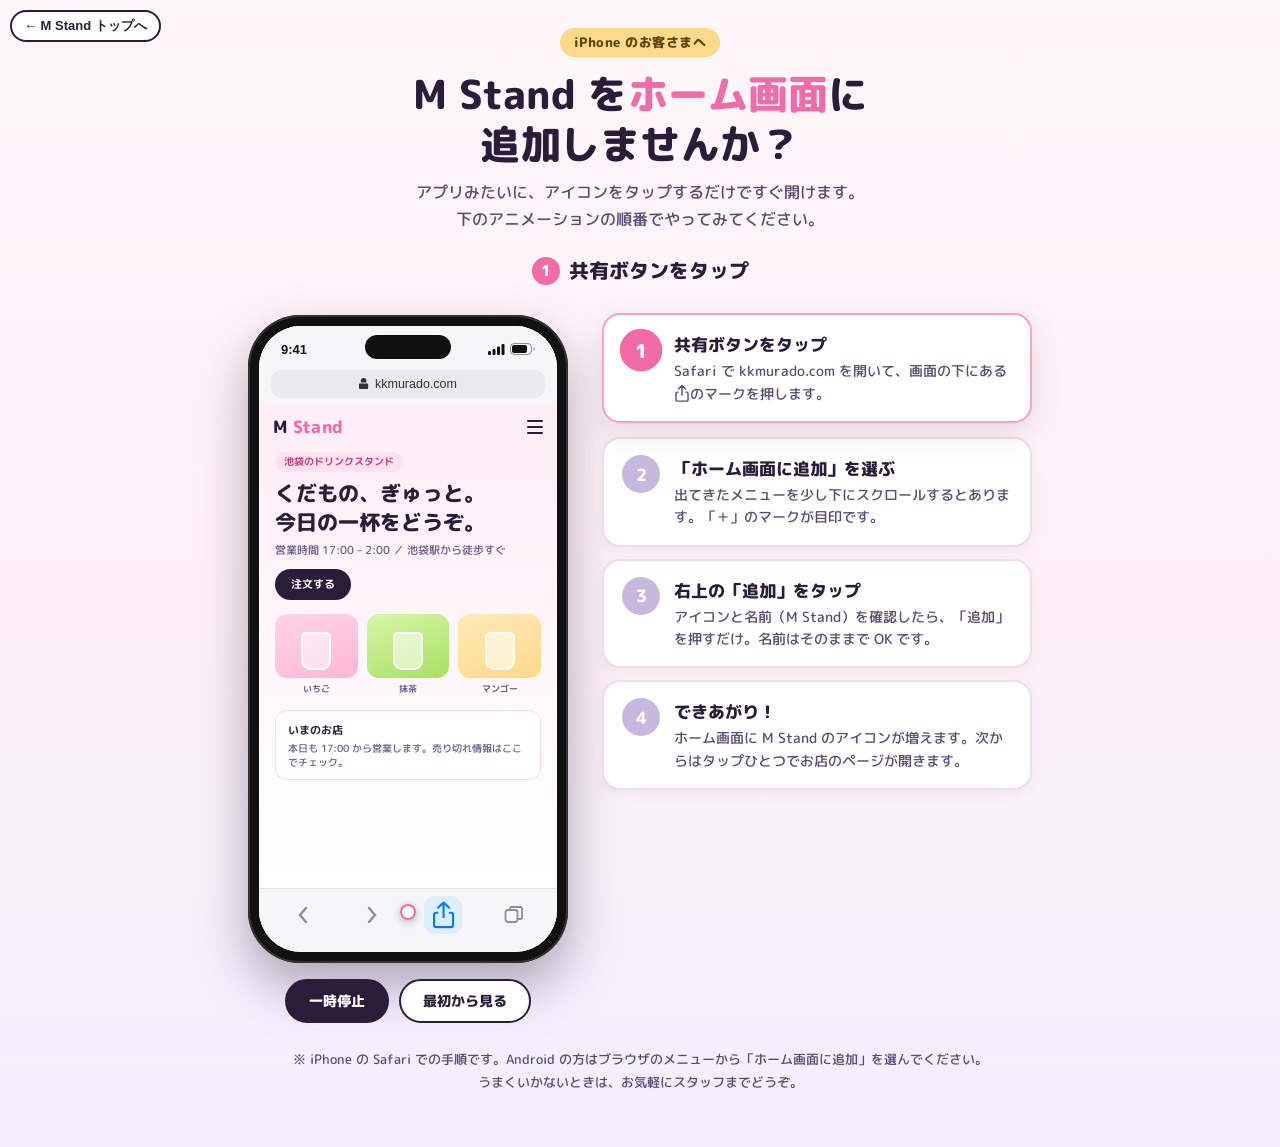
==== add-to-home.html @ d02df0ba "Add guide page: how to add the site to iPhone home screen (animated)" ====
<!doctype html>
<html lang="ja">
  <head>
    <meta charset="utf-8" />
    <meta name="viewport" content="width=device-width, initial-scale=1, viewport-fit=cover" />
    <meta name="color-scheme" content="light dark" />
    <link rel="icon" href="data:," />
    <title>ホーム画面に追加する方法 | M Stand</title>
    <link rel="preconnect" href="https://fonts.googleapis.com" />
    <link rel="preconnect" href="https://fonts.gstatic.com" crossorigin />
    <link href="https://fonts.googleapis.com/css2?family=M+PLUS+Rounded+1c:wght@400;500;700;800&display=swap" rel="stylesheet" />
    <style>
      :root{
        --ink:#2b1d3a;
        --ink-soft:#5b4a73;
        --bg:#fff6fa;
        --bg-grad:linear-gradient(180deg,#fff6fa 0%,#fdf1f7 55%,#f3efff 100%);
        --card:#ffffff;
        --card-border:#f3dce9;
        --pink:#ff9ec7;
        --pink-deep:#f06ba8;
        --mint:#8fe0c0;
        --lemon:#ffd98a;
        --lav:#cdbcf7;
        --sky:#a5d8ff;
        --accent:#f06ba8;
        --shadow:0 10px 30px rgba(43,29,58,.12);
      }
      @media (prefers-color-scheme: dark){
        :root{
          --ink:#f6effc;
          --ink-soft:#cdbfe4;
          --bg:#1d1429;
          --bg-grad:linear-gradient(180deg,#1d1429 0%,#241631 55%,#1a1f38 100%);
          --card:#2b1d3a;
          --card-border:#46345e;
          --shadow:0 10px 30px rgba(0,0,0,.45);
        }
      }
      *{box-sizing:border-box;}
      html,body{margin:0;padding:0;}
      body{
        font-family:"M PLUS Rounded 1c","Hiragino Maru Gothic ProN","Hiragino Sans",ui-rounded,system-ui,sans-serif;
        background:var(--bg-grad);
        color:var(--ink);
        min-height:100vh;
        -webkit-font-smoothing:antialiased;
      }
      button{min-height:44px;}
      .wrap{max-width:1060px;margin:0 auto;padding:28px 18px 40px;}
      header{text-align:center;margin-bottom:8px;}
      header .badge{
        display:inline-block;background:var(--lemon);color:#5a4300;
        font-weight:800;font-size:13px;padding:5px 14px;border-radius:999px;
        letter-spacing:.04em;margin-bottom:12px;
      }
      h1{font-size:clamp(26px,5.4vw,40px);font-weight:800;margin:0 0 10px;line-height:1.25;}
      h1 .hl{color:var(--pink-deep);}
      .lead{color:var(--ink-soft);font-size:clamp(14px,2.6vw,16px);font-weight:500;margin:0 auto;max-width:560px;line-height:1.7;}

      .stage{
        display:flex;gap:34px;align-items:flex-start;justify-content:center;
        margin-top:26px;flex-wrap:wrap;
      }

      /* ============ Phone ============ */
      .phone-col{display:flex;flex-direction:column;align-items:center;gap:16px;}
      .phone{
        width:min(320px,88vw);
        aspect-ratio:320/648;
        background:#111;
        border-radius:52px;
        padding:11px;
        box-shadow:0 24px 50px rgba(43,29,58,.35), inset 0 0 0 2px #333;
        flex:none;
      }
      .screen{
        position:relative;width:100%;height:100%;
        border-radius:42px;overflow:hidden;background:#fff;
        font-family:-apple-system,"Hiragino Sans",sans-serif;color:#111;
      }
      .island{
        position:absolute;top:9px;left:50%;transform:translateX(-50%);
        width:86px;height:24px;background:#111;border-radius:14px;z-index:60;
      }
      .statusbar{
        position:absolute;top:0;left:0;right:0;height:40px;z-index:55;
        display:flex;justify-content:space-between;align-items:center;
        padding:6px 22px 0;font-size:13px;font-weight:600;pointer-events:none;
      }
      .statusbar .sicons{display:flex;gap:5px;align-items:center;}
      .statusbar svg{display:block;}

      /* ---- Safari layer ---- */
      .layer{position:absolute;inset:0;}
      .layer-safari{background:#fff;display:flex;flex-direction:column;}
      .safari-top{padding:44px 12px 6px;background:#f6f6f8;}
      .addrbar{
        background:#e9e9ee;border-radius:10px;padding:7px 10px;
        display:flex;align-items:center;gap:6px;font-size:12.5px;color:#333;
        justify-content:center;font-weight:500;
      }
      .addrbar svg{flex:none;}
      .webview{flex:1;overflow:hidden;background:linear-gradient(180deg,#ffeef6,#fff);}
      .site-nav{
        display:flex;justify-content:space-between;align-items:center;
        padding:10px 14px 4px;
      }
      .site-logo{font-family:"M PLUS Rounded 1c",sans-serif;font-weight:800;font-size:17px;color:#2b1d3a;letter-spacing:.02em;}
      .site-logo span{color:#f06ba8;}
      .site-burger{display:flex;flex-direction:column;gap:3.5px;}
      .site-burger i{display:block;width:16px;height:2.4px;border-radius:2px;background:#2b1d3a;}
      .site-hero{padding:8px 16px 0;text-align:left;}
      .site-hero .kick{
        display:inline-block;background:#ffe1ef;color:#c2437f;font-size:9.5px;font-weight:700;
        padding:3px 9px;border-radius:999px;margin-bottom:7px;font-family:"M PLUS Rounded 1c",sans-serif;
      }
      .site-hero h2{
        font-family:"M PLUS Rounded 1c",sans-serif;font-size:21px;line-height:1.35;
        margin:0 0 6px;color:#2b1d3a;font-weight:800;
      }
      .site-hero p{font-size:10.5px;color:#6d5b87;margin:0;line-height:1.6;font-family:"M PLUS Rounded 1c",sans-serif;font-weight:500;}
      .site-cta{
        margin-top:10px;display:inline-block;background:#2b1d3a;color:#fff;
        font-family:"M PLUS Rounded 1c",sans-serif;font-weight:700;font-size:11px;
        padding:7px 16px;border-radius:999px;
      }
      .drinks{display:flex;gap:9px;padding:14px 16px 0;}
      .drink{flex:1;text-align:center;}
      .drink .cup{
        height:64px;border-radius:12px;position:relative;overflow:hidden;
        display:flex;align-items:flex-end;justify-content:center;
      }
      .drink .cup::after{
        content:"";width:26px;height:34px;border-radius:5px 5px 9px 9px;
        background:rgba(255,255,255,.55);border:2px solid rgba(255,255,255,.9);
        margin-bottom:8px;
      }
      .drink small{display:block;margin-top:5px;font-size:8.5px;color:#6d5b87;font-family:"M PLUS Rounded 1c",sans-serif;font-weight:700;}
      .d1{background:linear-gradient(160deg,#ffd3e8,#ffb7d5);}
      .d2{background:linear-gradient(160deg,#d9f5a8,#a8e063);}
      .d3{background:linear-gradient(160deg,#ffe9b8,#ffd98a);}
      .site-info{margin:14px 16px 0;background:#fff;border:1.5px solid #f6dce9;border-radius:12px;padding:9px 12px;}
      .site-info b{font-size:11px;color:#2b1d3a;font-family:"M PLUS Rounded 1c",sans-serif;}
      .site-info p{margin:3px 0 0;font-size:9.5px;color:#6d5b87;font-family:"M PLUS Rounded 1c",sans-serif;font-weight:500;}
      .safari-bottom{
        background:#f6f6f8;border-top:1px solid #e3e3e8;
        padding:9px 26px 20px;display:flex;justify-content:space-between;align-items:center;
        position:relative;z-index:5;
      }
      .safari-bottom .tb{color:#8e8e96;display:flex;align-items:center;justify-content:center;width:34px;height:34px;border-radius:9px;}
      .safari-bottom .tb.share{color:#007aff;transition:background .25s, transform .25s;}
      .screen[data-phase="1"] .tb.share{background:#dceeff;transform:scale(1.12);}

      /* ---- Share sheet ---- */
      .layer-sheet{
        z-index:20;display:flex;flex-direction:column;justify-content:flex-end;
        background:rgba(20,10,30,.38);
        opacity:0;pointer-events:none;transition:opacity .35s ease;
      }
      .sheet{
        background:#f2f2f7;border-radius:14px 14px 0 0;padding:10px 10px 22px;
        transform:translateY(105%);transition:transform .45s cubic-bezier(.32,.9,.35,1);
      }
      .screen[data-phase="2"] .layer-sheet,
      .screen[data-phase="3"] .layer-sheet{opacity:1;}
      .screen[data-phase="2"] .sheet,
      .screen[data-phase="3"] .sheet{transform:translateY(0);}
      .sheet-head{
        display:flex;gap:10px;align-items:center;background:#fff;border-radius:12px;
        padding:10px 12px;margin-bottom:10px;
      }
      .sheet-head img{width:38px;height:38px;border-radius:9px;border:1px solid #e6e6ea;}
      .sheet-head b{font-size:13.5px;display:block;color:#111;}
      .sheet-head small{font-size:11px;color:#8e8e93;}
      .sheet-list{background:#fff;border-radius:12px;overflow:hidden;}
      .sheet-row{
        display:flex;justify-content:space-between;align-items:center;
        padding:11px 14px;font-size:13.5px;color:#111;border-bottom:1px solid #eeeef2;
        transition:background .25s;
      }
      .sheet-row:last-child{border-bottom:none;}
      .sheet-row .ric{color:#3a3a3c;display:flex;}
      .sheet-row.target{font-weight:600;}
      .screen[data-phase="2"][data-tap="row"] .sheet-row.target{background:#dceeff;}
      .sheet-cancel{
        margin-top:10px;background:#fff;border-radius:12px;text-align:center;
        padding:12px;font-size:14px;font-weight:600;color:#007aff;
      }

      /* ---- Add dialog ---- */
      .layer-add{
        z-index:30;background:#f2f2f7;display:flex;flex-direction:column;
        opacity:0;pointer-events:none;transform:scale(1.04);
        transition:opacity .35s ease, transform .35s ease;
      }
      .screen[data-phase="3"] .layer-add{opacity:1;pointer-events:auto;transform:scale(1);}
      .add-nav{
        padding:48px 14px 10px;display:flex;justify-content:space-between;align-items:center;
        background:#f2f2f7;border-bottom:1px solid #e2e2e8;
      }
      .add-nav .cancel{color:#007aff;font-size:14px;}
      .add-nav .ttl{font-size:13.5px;font-weight:600;color:#111;}
      .add-nav .addbtn{
        color:#007aff;font-size:14px;font-weight:700;padding:4px 6px;border-radius:8px;
        transition:background .25s, transform .25s;
      }
      .screen[data-phase="3"][data-tap="add"] .addbtn{background:#dceeff;transform:scale(1.1);}
      .add-body{padding:18px 16px 0;}
      .add-preview{
        background:#fff;border-radius:12px;padding:14px;display:flex;gap:12px;align-items:center;
      }
      .add-preview img{width:56px;height:56px;border-radius:13px;border:1px solid #e6e6ea;}
      .add-preview .nm{font-size:15px;font-weight:600;color:#111;border-bottom:1px solid #e8e8ec;padding-bottom:5px;margin-bottom:5px;}
      .add-preview .url{font-size:11.5px;color:#8e8e93;}
      .add-note{font-size:11px;color:#8e8e93;line-height:1.7;padding:12px 4px 0;}

      /* ---- Home screen ---- */
      .layer-home{
        z-index:40;opacity:0;pointer-events:none;transition:opacity .45s ease;
        background:linear-gradient(165deg,#ffd9ec 0%,#e3d7ff 48%,#bde3ff 100%);
        padding:52px 18px 14px;display:flex;flex-direction:column;
      }
      .screen[data-phase="4"] .layer-home{opacity:1;}
      .home-clock{text-align:center;color:#fff;margin-bottom:14px;text-shadow:0 1px 8px rgba(90,40,120,.35);}
      .home-clock .time{font-size:34px;font-weight:700;line-height:1;font-family:-apple-system,sans-serif;}
      .home-clock .date{font-size:11.5px;font-weight:500;margin-top:3px;}
      .home-grid{display:grid;grid-template-columns:repeat(4,1fr);gap:15px 12px;}
      .app{text-align:center;}
      .app .ic{
        width:52px;height:52px;margin:0 auto;border-radius:13px;
        display:flex;align-items:center;justify-content:center;
        box-shadow:0 3px 8px rgba(60,30,90,.18);
      }
      .app small{display:block;margin-top:4px;font-size:9px;color:#fff;font-weight:500;text-shadow:0 1px 4px rgba(90,40,120,.4);}
      .app .ic svg{display:block;}
      .app.new .ic{padding:0;overflow:hidden;background:#fff;}
      .app.new .ic img{width:100%;height:100%;display:block;}
      .app.new{opacity:0;transform:scale(.3);}
      .screen[data-phase="4"] .app.new{animation:pop .6s cubic-bezier(.34,1.8,.5,1) .25s forwards;}
      @keyframes pop{to{opacity:1;transform:scale(1);}}
      .sparkle{position:absolute;opacity:0;pointer-events:none;}
      .screen[data-phase="4"] .sparkle{animation:spark 1s ease .7s forwards;}
      @keyframes spark{0%{opacity:0;transform:scale(.3) rotate(0deg);}35%{opacity:1;}100%{opacity:0;transform:scale(1.25) rotate(40deg);}}
      .done-badge{
        margin:16px auto 0;background:#fff;color:#2b1d3a;
        font-family:"M PLUS Rounded 1c",sans-serif;font-weight:800;font-size:13px;
        padding:8px 18px;border-radius:999px;box-shadow:0 6px 16px rgba(60,30,90,.25);
        display:flex;gap:7px;align-items:center;opacity:0;transform:translateY(8px);
      }
      .screen[data-phase="4"] .done-badge{animation:rise .5s ease .8s forwards;}
      @keyframes rise{to{opacity:1;transform:translateY(0);}}
      .dock{
        margin-top:auto;background:rgba(255,255,255,.35);border-radius:22px;
        padding:9px 14px;display:flex;justify-content:space-between;
        backdrop-filter:blur(4px);
      }
      .dock .ic{width:52px;height:52px;border-radius:13px;display:flex;align-items:center;justify-content:center;box-shadow:0 3px 8px rgba(60,30,90,.15);}

      /* ---- Tap cursor ---- */
      .cursor{
        position:absolute;z-index:70;width:34px;height:34px;margin:-17px 0 0 -17px;
        pointer-events:none;opacity:0;transition:left .55s ease, top .55s ease, opacity .3s;
      }
      .cursor .dot{
        position:absolute;inset:9px;border-radius:50%;
        background:rgba(255,255,255,.85);border:2.5px solid #f06ba8;
        box-shadow:0 2px 8px rgba(43,29,58,.3);
      }
      .cursor .ring{
        position:absolute;inset:0;border-radius:50%;border:2.5px solid #f06ba8;opacity:0;
      }
      .screen[data-cursor="share"] .cursor{left:50%;top:calc(100% - 40px);opacity:1;}
      .screen[data-cursor="row"] .cursor{left:78%;top:64%;opacity:1;}
      .screen[data-cursor="add"] .cursor{left:calc(100% - 34px);top:60px;opacity:1;}
      .screen[data-tap="share"] .cursor .ring,
      .screen[data-tap="row"] .cursor .ring,
      .screen[data-tap="add"] .cursor .ring{animation:ring .55s ease-out;}
      @keyframes ring{0%{opacity:.9;transform:scale(.55);}100%{opacity:0;transform:scale(1.5);}}

      /* ============ Controls ============ */
      .controls{display:flex;gap:10px;flex-wrap:wrap;justify-content:center;}
      .controls button{
        font-family:inherit;font-weight:800;font-size:14px;cursor:pointer;
        border-radius:999px;padding:10px 22px;border:2px solid var(--ink);
        background:var(--card);color:var(--ink);transition:transform .15s, background .15s;
      }
      .controls button.primary{background:var(--ink);color:#fff;}
      @media (prefers-color-scheme: dark){ .controls button.primary{color:#1d1429;background:var(--lemon);border-color:var(--lemon);} }
      .controls button:active{transform:scale(.96);}
      .controls button:focus-visible, .step:focus-visible{outline:3px solid var(--pink);outline-offset:2px;}

      /* ============ Steps ============ */
      .steps{display:flex;flex-direction:column;gap:12px;max-width:430px;width:100%;}
      .step{
        display:flex;gap:14px;text-align:left;width:100%;cursor:pointer;
        background:var(--card);border:2px solid var(--card-border);border-radius:18px;
        padding:16px 18px;font-family:inherit;color:var(--ink);
        box-shadow:0 4px 14px rgba(43,29,58,.05);
        transition:border-color .3s, box-shadow .3s, transform .3s;align-items:flex-start;
      }
      .step .num{
        flex:none;width:38px;height:38px;border-radius:50%;
        display:flex;align-items:center;justify-content:center;
        font-weight:800;font-size:17px;color:#fff;background:#c9b8dd;
        transition:background .3s, transform .3s;
      }
      .step h3{margin:2px 0 4px;font-size:16.5px;font-weight:800;line-height:1.4;}
      .step p{margin:0;font-size:13.5px;line-height:1.65;color:var(--ink-soft);font-weight:500;}
      .step.active{border-color:var(--pink);box-shadow:var(--shadow);transform:translateY(-2px);}
      .step.active .num{background:var(--pink-deep);transform:scale(1.12);}
      .step .share-ic{vertical-align:-3px;margin:0 1px;}

      .caption-bar{
        text-align:center;margin-top:22px;min-height:34px;
        font-weight:800;font-size:clamp(16px,3.4vw,20px);
      }
      .caption-bar .cnum{
        display:inline-flex;align-items:center;justify-content:center;
        width:28px;height:28px;border-radius:50%;background:var(--pink-deep);color:#fff;
        font-size:15px;margin-right:9px;vertical-align:2px;
      }
      .note{
        text-align:center;color:var(--ink-soft);font-size:12.5px;font-weight:500;
        margin-top:26px;line-height:1.8;
      }
      @media (max-width:760px){
        .stage{gap:22px;}
        .steps{max-width:520px;}
      }
      @media (prefers-reduced-motion: reduce){
        .cursor,.sheet,.layer-add,.layer-home,.step,.controls button{transition:none !important;}
        .screen[data-phase="4"] .app.new{animation:none;opacity:1;transform:none;}
        .screen[data-phase="4"] .done-badge{animation:none;opacity:1;transform:none;}
        .screen[data-phase="4"] .sparkle{animation:none;}
      }
    </style>
  </head>
  <body><a href="/" style="position:fixed;top:10px;left:10px;z-index:99;background:#fff;color:#2b1d3a;border:2px solid #2b1d3a;border-radius:999px;padding:5px 12px;font-size:13px;font-weight:700;text-decoration:none;font-family:'Hiragino Maru Gothic ProN',sans-serif">← M Stand トップへ</a>
    <div class="wrap">
      <header>
        <span class="badge">iPhone のお客さまへ</span>
        <h1>M Stand を<span class="hl">ホーム画面</span>に<br />追加しませんか？</h1>
        <p class="lead">アプリみたいに、アイコンをタップするだけですぐ開けます。<br />下のアニメーションの順番でやってみてください。</p>
      </header>

      <div class="caption-bar" id="caption" aria-live="polite"><span class="cnum">1</span>共有ボタンをタップ</div>

      <div class="stage">
        <div class="phone-col">
          <div class="phone" aria-hidden="true">
            <div class="screen" id="screen" data-phase="0" data-cursor="" data-tap="">
              <div class="island"></div>
              <div class="statusbar">
                <span>9:41</span>
                <span class="sicons">
                  <svg width="17" height="11" viewBox="0 0 17 11" fill="currentColor"><rect x="0" y="7" width="3" height="4" rx="1"/><rect x="4.5" y="5" width="3" height="6" rx="1"/><rect x="9" y="2.5" width="3" height="8.5" rx="1"/><rect x="13.5" y="0" width="3" height="11" rx="1"/></svg>
                  <svg width="25" height="12" viewBox="0 0 25 12"><rect x="0.5" y="0.5" width="21" height="11" rx="3.5" fill="none" stroke="currentColor" opacity=".45"/><rect x="2" y="2" width="15" height="8" rx="2" fill="currentColor"/><path d="M23.5 4v4a2.2 2.2 0 0 0 0-4z" fill="currentColor" opacity=".45"/></svg>
                </span>
              </div>

              <!-- Safari -->
              <div class="layer layer-safari">
                <div class="safari-top">
                  <div class="addrbar">
                    <svg width="10" height="12" viewBox="0 0 10 12" fill="#333"><path d="M5 0a3 3 0 0 1 3 3v2H2V3a3 3 0 0 1 3-3zm-4 6h8a1 1 0 0 1 1 1v4a1 1 0 0 1-1 1H1a1 1 0 0 1-1-1V7a1 1 0 0 1 1-1z" transform="scale(.92)"/></svg>
                    kkmurado.com
                  </div>
                </div>
                <div class="webview">
                  <div class="site-nav">
                    <div class="site-logo">M <span>Stand</span></div>
                    <div class="site-burger"><i></i><i></i><i></i></div>
                  </div>
                  <div class="site-hero">
                    <span class="kick">池袋のドリンクスタンド</span>
                    <h2>くだもの、ぎゅっと。<br />今日の一杯をどうぞ。</h2>
                    <p>営業時間 17:00 – 2:00 ／ 池袋駅から徒歩すぐ</p>
                    <span class="site-cta">注文する</span>
                  </div>
                  <div class="drinks">
                    <div class="drink"><div class="cup d1"></div><small>いちご</small></div>
                    <div class="drink"><div class="cup d2"></div><small>抹茶</small></div>
                    <div class="drink"><div class="cup d3"></div><small>マンゴー</small></div>
                  </div>
                  <div class="site-info">
                    <b>いまのお店</b>
                    <p>本日も 17:00 から営業します。売り切れ情報はここでチェック。</p>
                  </div>
                </div>
                <div class="safari-bottom">
                  <span class="tb"><svg width="11" height="18" viewBox="0 0 11 18" fill="none" stroke="currentColor" stroke-width="2.4" stroke-linecap="round"><path d="M9 2 3 9l6 7"/></svg></span>
                  <span class="tb"><svg width="11" height="18" viewBox="0 0 11 18" fill="none" stroke="currentColor" stroke-width="2.4" stroke-linecap="round"><path d="M2 2l6 7-6 7"/></svg></span>
                  <span class="tb share"><svg width="19" height="24" viewBox="0 0 19 24" fill="none" stroke="currentColor" stroke-width="1.9" stroke-linecap="round" stroke-linejoin="round"><path d="M9.5 1v13M4.5 5.5 9.5.8l5 4.7M4 10H2.8A1.8 1.8 0 0 0 1 11.8V21a1.8 1.8 0 0 0 1.8 1.8h13.4A1.8 1.8 0 0 0 18 21v-9.2A1.8 1.8 0 0 0 16.2 10H15"/></svg></span>
                  <span class="tb"><svg width="20" height="20" viewBox="0 0 20 20" fill="none" stroke="currentColor" stroke-width="1.8"><rect x="1.5" y="5" width="12" height="12" rx="2.5"/><path d="M6 5V3.5A1.5 1.5 0 0 1 7.5 2h9A1.5 1.5 0 0 1 18 3.5v9A1.5 1.5 0 0 1 16.5 14H14"/></svg></span>
                </div>
              </div>

              <!-- Share sheet -->
              <div class="layer layer-sheet">
                <div class="sheet">
                  <div class="sheet-head">
                    <img src="[data-uri]" alt="" />
                    <div><b>M Stand｜池袋のドリンクスタンド</b><small>kkmurado.com</small></div>
                  </div>
                  <div class="sheet-list">
                    <div class="sheet-row">コピー<span class="ric"><svg width="17" height="17" viewBox="0 0 20 20" fill="none" stroke="currentColor" stroke-width="1.7"><rect x="5" y="5" width="12" height="12" rx="2.5"/><path d="M15 5V4a1.6 1.6 0 0 0-1.6-1.6H4.6A1.6 1.6 0 0 0 3 4v8.8A1.6 1.6 0 0 0 4.6 14.4H5"/></svg></span></div>
                    <div class="sheet-row">リーディングリストに追加<span class="ric"><svg width="18" height="17" viewBox="0 0 20 18" fill="none" stroke="currentColor" stroke-width="1.7"><path d="M3 5.5C5.5 3.8 8 3.8 10 5.5c2-1.7 4.5-1.7 7 0V15c-2.5-1.7-5-1.7-7 0-2-1.7-4.5-1.7-7 0z"/><path d="M10 5.5V15"/></svg></span></div>
                    <div class="sheet-row target">ホーム画面に追加<span class="ric"><svg width="18" height="18" viewBox="0 0 20 20" fill="none" stroke="currentColor" stroke-width="1.7"><rect x="2" y="2" width="16" height="16" rx="4"/><path d="M10 6v8M6 10h8" stroke-linecap="round"/></svg></span></div>
                    <div class="sheet-row">ブックマークに追加<span class="ric"><svg width="16" height="18" viewBox="0 0 16 18" fill="none" stroke="currentColor" stroke-width="1.7"><path d="M2 2.5A1.5 1.5 0 0 1 3.5 1h9A1.5 1.5 0 0 1 14 2.5V16l-6-3.6L2 16z"/></svg></span></div>
                  </div>
                  <div class="sheet-cancel">キャンセル</div>
                </div>
              </div>

              <!-- Add dialog -->
              <div class="layer layer-add">
                <div class="add-nav">
                  <span class="cancel">キャンセル</span>
                  <span class="ttl">ホーム画面に追加</span>
                  <span class="addbtn">追加</span>
                </div>
                <div class="add-body">
                  <div class="add-preview">
                    <img src="[data-uri]" alt="" />
                    <div style="flex:1;min-width:0;">
                      <div class="nm">M Stand</div>
                      <div class="url">https://kkmurado.com</div>
                    </div>
                  </div>
                  <p class="add-note">このアイコンがホーム画面に置かれます。名前はそのままで大丈夫です。</p>
                </div>
              </div>

              <!-- Home screen -->
              <div class="layer layer-home">
                <div class="home-clock"><div class="time">9:41</div><div class="date">11月12日 木曜日</div></div>
                <div class="home-grid">
                  <div class="app"><div class="ic" style="background:linear-gradient(160deg,#7ee0a3,#34c759);"><svg width="26" height="26" viewBox="0 0 24 24" fill="#fff"><path d="M6.6 3h3l1.5 4.5L8 9.6a12.5 12.5 0 0 0 6.4 6.4l2.1-3L21 14.5v3A2.5 2.5 0 0 1 18.4 20 16.5 16.5 0 0 1 4 5.6 2.5 2.5 0 0 1 6.6 3z"/></svg></div><small>電話</small></div>
                  <div class="app"><div class="ic" style="background:linear-gradient(160deg,#6ec3ff,#0a84ff);"><svg width="26" height="26" viewBox="0 0 24 24" fill="none" stroke="#fff" stroke-width="2"><circle cx="12" cy="12" r="9"/><circle cx="12" cy="12" r="3.4"/><path d="M12 3v3M12 18v3M3 12h3M18 12h3"/></svg></div><small>Safari</small></div>
                  <div class="app"><div class="ic" style="background:linear-gradient(160deg,#ffd98a,#ff9500);"><svg width="26" height="26" viewBox="0 0 24 24" fill="#fff"><circle cx="12" cy="13" r="4.5"/><path d="M4 20a8 6.5 0 0 1 16 0z" opacity=".85"/></svg></div><small>天気</small></div>
                  <div class="app"><div class="ic" style="background:linear-gradient(160deg,#e8e8ed,#b9b9c4);"><svg width="26" height="26" viewBox="0 0 24 24" fill="none" stroke="#55555e" stroke-width="2"><rect x="4" y="5" width="16" height="14" rx="3"/><circle cx="12" cy="12" r="3.6"/><circle cx="17.2" cy="8.4" r="1" fill="#55555e" stroke="none"/></svg></div><small>カメラ</small></div>
                  <div class="app"><div class="ic" style="background:linear-gradient(160deg,#cdbcf7,#8e6fdf);"><svg width="26" height="26" viewBox="0 0 24 24" fill="#fff"><path d="M4 5.5A1.5 1.5 0 0 1 5.5 4H11v15H5.5A1.5 1.5 0 0 0 4 20.5zM20 5.5A1.5 1.5 0 0 0 18.5 4H13v15h5.5a1.5 1.5 0 0 1 1.5 1.5z" transform="scale(.96) translate(.5,0)"/></svg></div><small>メモ</small></div>
                  <div class="app"><div class="ic" style="background:linear-gradient(160deg,#ffb7d5,#f06ba8);"><svg width="26" height="26" viewBox="0 0 24 24" fill="#fff"><path d="M9 18.5A2.5 2.5 0 1 1 6.5 16c.5 0 1 .16 1.4.44V6l10-2v11.5a2.5 2.5 0 1 1-1.6-2.33V7L9 8.8z"/></svg></div><small>ミュージック</small></div>
                  <div class="app"><div class="ic" style="background:linear-gradient(160deg,#a5d8ff,#4dabf7);"><svg width="26" height="26" viewBox="0 0 24 24" fill="#fff"><path d="M12 21s-6.5-5.4-6.5-10.4A6.5 6.5 0 0 1 12 4a6.5 6.5 0 0 1 6.5 6.6C18.5 15.6 12 21 12 21zm0-13.6a3.3 3.3 0 1 0 0 6.6 3.3 3.3 0 0 0 0-6.6z"/></svg></div><small>マップ</small></div>
                  <div class="app"><div class="ic" style="background:linear-gradient(160deg,#ffe3e3,#ff8787);"><svg width="26" height="26" viewBox="0 0 24 24" fill="#fff"><rect x="4" y="5" width="16" height="15" rx="3"/><path d="M4 10h16M8 3v4M16 3v4" stroke="#e03131" stroke-width="2" fill="none"/><circle cx="9" cy="14" r="1.4" fill="#e03131"/><circle cx="14" cy="14" r="1.4" fill="#e03131"/></svg></div><small>カレンダー</small></div>
                  <div class="app new"><div class="ic"><img src="[data-uri]" alt="" /></div><small>M Stand</small></div>
                  <div class="app"><div class="ic" style="background:linear-gradient(160deg,#d3f9d8,#51cf66);"><svg width="26" height="26" viewBox="0 0 24 24" fill="#fff"><path d="M4 4h16a1 1 0 0 1 1 1v10a1 1 0 0 1-1 1H9l-4.4 3.6c-.5.4-1.1 0-1.1-.6V5a1 1 0 0 1 1-1z" transform="scale(.95) translate(.6,.6)"/></svg></div><small>メッセージ</small></div>
                  <div class="app"><div class="ic" style="background:linear-gradient(160deg,#e9ecef,#adb5bd);"><svg width="26" height="26" viewBox="0 0 24 24" fill="none" stroke="#495057" stroke-width="2"><circle cx="12" cy="12" r="3.2"/><path d="M12 2.8v3M12 18.2v3M2.8 12h3M18.2 12h3M5.5 5.5l2.1 2.1M16.4 16.4l2.1 2.1M18.5 5.5l-2.1 2.1M7.6 16.4l-2.1 2.1"/></svg></div><small>設定</small></div>
                  <div class="app"><div class="ic" style="background:linear-gradient(160deg,#fff3bf,#fab005);"><svg width="26" height="26" viewBox="0 0 24 24" fill="#fff"><circle cx="12" cy="12" r="8.5"/><path d="M12 7.5V12l3 2" stroke="#e67700" stroke-width="2" fill="none" stroke-linecap="round"/></svg></div><small>時計</small></div>
                </div>
                <svg class="sparkle" style="left:58%;top:37%;" width="26" height="26" viewBox="0 0 24 24" fill="#fff"><path d="M12 1l2.6 8.4L23 12l-8.4 2.6L12 23l-2.6-8.4L1 12l8.4-2.6z"/></svg>
                <svg class="sparkle" style="left:76%;top:30%;animation-delay:.85s;" width="17" height="17" viewBox="0 0 24 24" fill="#ffe29a"><path d="M12 1l2.6 8.4L23 12l-8.4 2.6L12 23l-2.6-8.4L1 12l8.4-2.6z"/></svg>
                <svg class="sparkle" style="left:52%;top:27%;animation-delay:1s;" width="15" height="15" viewBox="0 0 24 24" fill="#fff"><path d="M12 1l2.6 8.4L23 12l-8.4 2.6L12 23l-2.6-8.4L1 12l8.4-2.6z"/></svg>
                <div class="done-badge"><svg width="16" height="16" viewBox="0 0 16 16" fill="none"><circle cx="8" cy="8" r="8" fill="#34c759"/><path d="M5 8.4 7.2 10.6 11.2 5.8" stroke="#fff" stroke-width="1.8" stroke-linecap="round" stroke-linejoin="round"/></svg>ホーム画面に追加できました</div>
                <div class="dock">
                  <div class="ic" style="background:linear-gradient(160deg,#7ee0a3,#34c759);"><svg width="25" height="25" viewBox="0 0 24 24" fill="#fff"><path d="M6.6 3h3l1.5 4.5L8 9.6a12.5 12.5 0 0 0 6.4 6.4l2.1-3L21 14.5v3A2.5 2.5 0 0 1 18.4 20 16.5 16.5 0 0 1 4 5.6 2.5 2.5 0 0 1 6.6 3z"/></svg></div>
                  <div class="ic" style="background:linear-gradient(160deg,#6ec3ff,#0a84ff);"><svg width="25" height="25" viewBox="0 0 24 24" fill="none" stroke="#fff" stroke-width="2"><circle cx="12" cy="12" r="9"/><circle cx="12" cy="12" r="3.4"/><path d="M12 3v3M12 18v3M3 12h3M18 12h3"/></svg></div>
                  <div class="ic" style="background:linear-gradient(160deg,#d3f9d8,#51cf66);"><svg width="25" height="25" viewBox="0 0 24 24" fill="#fff"><path d="M4 4h16a1 1 0 0 1 1 1v10a1 1 0 0 1-1 1H9l-4.4 3.6c-.5.4-1.1 0-1.1-.6V5a1 1 0 0 1 1-1z" transform="scale(.95) translate(.6,.6)"/></svg></div>
                  <div class="ic" style="background:#fff;"><svg width="25" height="25" viewBox="0 0 24 24" fill="none" stroke="#0a84ff" stroke-width="1.9"><rect x="3" y="5" width="18" height="14" rx="3"/><path d="M3.5 6.5 12 13l8.5-6.5"/></svg></div>
                </div>
              </div>

              <!-- Tap cursor -->
              <div class="cursor"><span class="ring"></span><span class="dot"></span></div>
            </div>
          </div>

          <div class="controls">
            <button type="button" class="primary" id="playBtn">一時停止</button>
            <button type="button" id="restartBtn">最初から見る</button>
          </div>
        </div>

        <div class="steps" role="group" aria-label="手順">
          <button type="button" class="step active" data-goto="1">
            <span class="num">1</span>
            <span><h3>共有ボタンをタップ</h3>
            <p>Safari で kkmurado.com を開いて、画面の下にある<svg class="share-ic" width="14" height="17" viewBox="0 0 19 24" fill="none" stroke="currentColor" stroke-width="2" stroke-linecap="round" stroke-linejoin="round"><path d="M9.5 1v13M4.5 5.5 9.5.8l5 4.7M4 10H2.8A1.8 1.8 0 0 0 1 11.8V21a1.8 1.8 0 0 0 1.8 1.8h13.4A1.8 1.8 0 0 0 18 21v-9.2A1.8 1.8 0 0 0 16.2 10H15"/></svg>のマークを押します。</p></span>
          </button>
          <button type="button" class="step" data-goto="2">
            <span class="num">2</span>
            <span><h3>「ホーム画面に追加」を選ぶ</h3>
            <p>出てきたメニューを少し下にスクロールするとあります。「＋」のマークが目印です。</p></span>
          </button>
          <button type="button" class="step" data-goto="3">
            <span class="num">3</span>
            <span><h3>右上の「追加」をタップ</h3>
            <p>アイコンと名前（M Stand）を確認したら、「追加」を押すだけ。名前はそのままで OK です。</p></span>
          </button>
          <button type="button" class="step" data-goto="4">
            <span class="num">4</span>
            <span><h3>できあがり！</h3>
            <p>ホーム画面に M Stand のアイコンが増えます。次からはタップひとつでお店のページが開きます。</p></span>
          </button>
        </div>
      </div>

      <p class="note">※ iPhone の Safari での手順です。Android の方はブラウザのメニューから「ホーム画面に追加」を選んでください。<br />うまくいかないときは、お気軽にスタッフまでどうぞ。</p>
    </div>

    <script>
      (function () {
        var screen = document.getElementById('screen');
        var caption = document.getElementById('caption');
        var playBtn = document.getElementById('playBtn');
        var restartBtn = document.getElementById('restartBtn');
        var stepEls = Array.prototype.slice.call(document.querySelectorAll('.step'));

        var CAPTIONS = {
          1: '共有ボタンをタップ',
          2: '「ホーム画面に追加」を選ぶ',
          3: '右上の「追加」をタップ',
          4: 'できあがり！ホーム画面に追加されました'
        };

        // Timeline: each phase sets the scene, then schedules the next.
        var PHASES = [
          { phase: 0, cursor: '', tap: '', step: 1, dur: 1300 },   // Safari idle
          { phase: 1, cursor: 'share', tap: '', step: 1, dur: 800 }, // cursor to share
          { phase: 1, cursor: 'share', tap: 'share', step: 1, dur: 650 }, // tap!
          { phase: 2, cursor: '', tap: '', step: 2, dur: 1000 },   // sheet up
          { phase: 2, cursor: 'row', tap: '', step: 2, dur: 800 }, // cursor to row
          { phase: 2, cursor: 'row', tap: 'row', step: 2, dur: 650 }, // tap!
          { phase: 3, cursor: '', tap: '', step: 3, dur: 1000 },   // add dialog
          { phase: 3, cursor: 'add', tap: '', step: 3, dur: 800 }, // cursor to 追加
          { phase: 3, cursor: 'add', tap: 'add', step: 3, dur: 700 }, // tap!
          { phase: 4, cursor: '', tap: '', step: 4, dur: 3200 }    // home screen
        ];

        var idx = 0, timer = null, playing = false;

        function apply(i) {
          var p = PHASES[i];
          screen.setAttribute('data-phase', p.phase);
          screen.setAttribute('data-cursor', p.cursor);
          screen.setAttribute('data-tap', p.tap);
          caption.innerHTML = '<span class="cnum">' + p.step + '</span>' + CAPTIONS[p.step];
          stepEls.forEach(function (el, j) {
            el.classList.toggle('active', j === p.step - 1);
          });
        }
        function schedule() {
          clearTimeout(timer);
          if (!playing) return;
          timer = setTimeout(function () {
            idx = (idx + 1) % PHASES.length;
            apply(idx);
            schedule();
          }, PHASES[idx].dur);
        }
        function play() {
          playing = true;
          playBtn.textContent = '一時停止';
          schedule();
        }
        function pause() {
          playing = false;
          clearTimeout(timer);
          playBtn.textContent = '再生する';
        }
        function restart() {
          idx = 0;
          apply(idx);
          if (!playing) play(); else schedule();
        }
        function goToStep(step) {
          var target = 0;
          for (var i = 0; i < PHASES.length; i++) {
            if (PHASES[i].step === step && PHASES[i].phase === step - 1 + (step === 1 ? 1 : 1)) { target = i; break; }
            if (PHASES[i].step === step) { target = i; break; }
          }
          // simpler: first phase index whose step matches
          for (var j = 0; j < PHASES.length; j++) { if (PHASES[j].step === step) { target = j; break; } }
          idx = target;
          apply(idx);
          if (playing) schedule();
        }

        playBtn.addEventListener('click', function () { playing ? pause() : play(); });
        restartBtn.addEventListener('click', restart);
        stepEls.forEach(function (el) {
          el.addEventListener('click', function () { goToStep(parseInt(el.getAttribute('data-goto'), 10)); });
        });

        apply(0);
        var reduced = window.matchMedia && window.matchMedia('(prefers-reduced-motion: reduce)').matches;
        if (reduced) {
          pause();
        } else {
          play();
        }
      })();
    </script>
  </body>
</html>
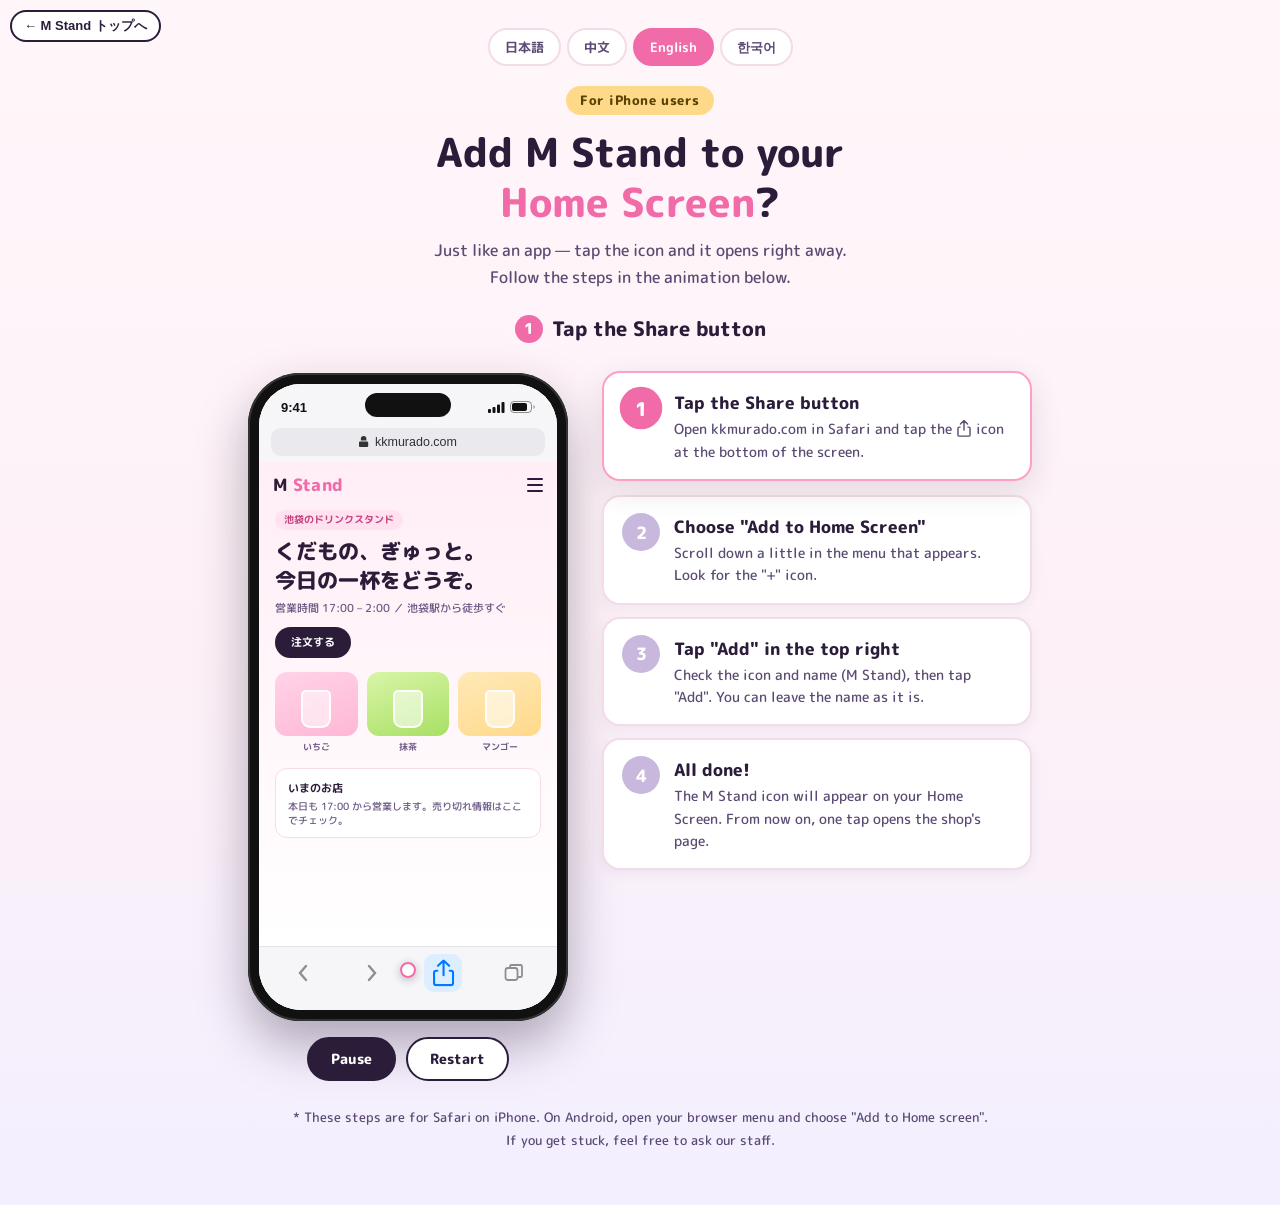
==== commit 0910112b: "Guide page: 4 languages (ja/zh/en/ko) with auto-detect and switcher" ====
--- a/add-to-home.html
+++ b/add-to-home.html
@@ -57,6 +57,15 @@
       h1{font-size:clamp(26px,5.4vw,40px);font-weight:800;margin:0 0 10px;line-height:1.25;}
       h1 .hl{color:var(--pink-deep);}
       .lead{color:var(--ink-soft);font-size:clamp(14px,2.6vw,16px);font-weight:500;margin:0 auto;max-width:560px;line-height:1.7;}
+      .langbar{display:flex;gap:6px;justify-content:center;flex-wrap:wrap;margin-bottom:20px;}
+      .langbar button{
+        font-family:inherit;font-weight:700;font-size:13px;cursor:pointer;
+        padding:7px 15px;border-radius:999px;min-height:38px;
+        border:2px solid var(--card-border);background:var(--card);color:var(--ink-soft);
+        transition:background .2s,color .2s,border-color .2s;
+      }
+      .langbar button.on{background:var(--pink-deep);border-color:var(--pink-deep);color:#fff;}
+      .langbar button:focus-visible{outline:3px solid var(--pink);outline-offset:2px;}
 
       .stage{
         display:flex;gap:34px;align-items:flex-start;justify-content:center;
@@ -338,6 +347,12 @@
   </head>
   <body><a href="/" style="position:fixed;top:10px;left:10px;z-index:99;background:#fff;color:#2b1d3a;border:2px solid #2b1d3a;border-radius:999px;padding:5px 12px;font-size:13px;font-weight:700;text-decoration:none;font-family:'Hiragino Maru Gothic ProN',sans-serif">← M Stand トップへ</a>
     <div class="wrap">
+      <div class="langbar" role="group" aria-label="Language">
+        <button type="button" data-lang="ja">日本語</button>
+        <button type="button" data-lang="zh">中文</button>
+        <button type="button" data-lang="en">English</button>
+        <button type="button" data-lang="ko">한국어</button>
+      </div>
       <header>
         <span class="badge">iPhone のお客さまへ</span>
         <h1>M Stand を<span class="hl">ホーム画面</span>に<br />追加しませんか？</h1>
@@ -507,12 +522,167 @@
         var restartBtn = document.getElementById('restartBtn');
         var stepEls = Array.prototype.slice.call(document.querySelectorAll('.step'));
 
-        var CAPTIONS = {
-          1: '共有ボタンをタップ',
-          2: '「ホーム画面に追加」を選ぶ',
-          3: '右上の「追加」をタップ',
-          4: 'できあがり！ホーム画面に追加されました'
+        var ICON_SVG = '<svg class="share-ic" width="14" height="17" viewBox="0 0 19 24" fill="none" stroke="currentColor" stroke-width="2" stroke-linecap="round" stroke-linejoin="round"><path d="M9.5 1v13M4.5 5.5 9.5.8l5 4.7M4 10H2.8A1.8 1.8 0 0 0 1 11.8V21a1.8 1.8 0 0 0 1.8 1.8h13.4A1.8 1.8 0 0 0 18 21v-9.2A1.8 1.8 0 0 0 16.2 10H15"/></svg>';
+
+        var I18N = {
+          ja: {
+            title: 'ホーム画面に追加する方法 | M Stand',
+            badge: 'iPhone のお客さまへ',
+            h1: 'M Stand を<span class="hl">ホーム画面</span>に<br />追加しませんか？',
+            lead: 'アプリみたいに、アイコンをタップするだけですぐ開けます。<br />下のアニメーションの順番でやってみてください。',
+            pause: '一時停止', play: '再生する', restart: '最初から見る',
+            stepsLabel: '手順',
+            step1t: '共有ボタンをタップ',
+            step1p: 'Safari で kkmurado.com を開いて、画面の下にある[icon]のマークを押します。',
+            step2t: '「ホーム画面に追加」を選ぶ',
+            step2p: '出てきたメニューを少し下にスクロールするとあります。「＋」のマークが目印です。',
+            step3t: '右上の「追加」をタップ',
+            step3p: 'アイコンと名前（M Stand）を確認したら、「追加」を押すだけ。名前はそのままで OK です。',
+            step4t: 'できあがり！',
+            step4p: 'ホーム画面に M Stand のアイコンが増えます。次からはタップひとつでお店のページが開きます。',
+            cap: { 1: '共有ボタンをタップ', 2: '「ホーム画面に追加」を選ぶ', 3: '右上の「追加」をタップ', 4: 'できあがり！ホーム画面に追加されました' },
+            sheetTitle: 'M Stand｜池袋のドリンクスタンド',
+            copy: 'コピー', reading: 'リーディングリストに追加', addHome: 'ホーム画面に追加', bookmark: 'ブックマークに追加',
+            cancel: 'キャンセル', add: '追加',
+            addNote: 'このアイコンがホーム画面に置かれます。名前はそのままで大丈夫です。',
+            date: '11月12日 木曜日',
+            done: 'ホーム画面に追加できました',
+            note: '※ iPhone の Safari での手順です。Android の方はブラウザのメニューから「ホーム画面に追加」を選んでください。<br />うまくいかないときは、お気軽にスタッフまでどうぞ。',
+            apps: { phone: '電話', weather: '天気', camera: 'カメラ', notes: 'メモ', music: 'ミュージック', maps: 'マップ', calendar: 'カレンダー', messages: 'メッセージ', settings: '設定', clock: '時計' }
+          },
+          zh: {
+            title: '如何添加到主屏幕 | M Stand',
+            badge: '给 iPhone 用户',
+            h1: '把 M Stand<br />加到<span class="hl">主屏幕</span>吧？',
+            lead: '像 App 一样，点一下图标就能立刻打开。<br />跟着下面的动画，一步一步试试看。',
+            pause: '暂停', play: '播放', restart: '从头看',
+            stepsLabel: '步骤',
+            step1t: '点按"共享"按钮',
+            step1p: '在 Safari 中打开 kkmurado.com，点按画面下方的 [icon] 标记。',
+            step2t: '选择"添加到主屏幕"',
+            step2p: '在弹出的菜单里稍微向下滚动就能找到，认准"+"标记。',
+            step3t: '点按右上角的"添加"',
+            step3p: '确认图标和名称（M Stand）后，点按"添加"就行。名称保持默认即可。',
+            step4t: '完成啦！',
+            step4p: '主屏幕上会多出 M Stand 的图标。以后点一下就能打开店铺页面。',
+            cap: { 1: '点按"共享"按钮', 2: '选择"添加到主屏幕"', 3: '点按右上角的"添加"', 4: '完成啦！已添加到主屏幕' },
+            sheetTitle: 'M Stand｜池袋的饮品店',
+            copy: '拷贝', reading: '加入阅读列表', addHome: '添加到主屏幕', bookmark: '添加书签',
+            cancel: '取消', add: '添加',
+            addNote: '这个图标会被放到主屏幕上。名称保持默认就可以。',
+            date: '11月12日 星期四',
+            done: '已添加到主屏幕',
+            note: '※ 以上是 iPhone Safari 的操作步骤。Android 用户请从浏览器菜单中选择"添加到主屏幕"。<br />如果遇到问题，随时问店员就好。',
+            apps: { phone: '电话', weather: '天气', camera: '相机', notes: '备忘录', music: '音乐', maps: '地图', calendar: '日历', messages: '信息', settings: '设置', clock: '时钟' }
+          },
+          en: {
+            title: 'How to Add to Home Screen | M Stand',
+            badge: 'For iPhone users',
+            h1: 'Add M Stand to your<br /><span class="hl">Home Screen</span>?',
+            lead: 'Just like an app — tap the icon and it opens right away.<br />Follow the steps in the animation below.',
+            pause: 'Pause', play: 'Play', restart: 'Restart',
+            stepsLabel: 'Steps',
+            step1t: 'Tap the Share button',
+            step1p: 'Open kkmurado.com in Safari and tap the [icon] icon at the bottom of the screen.',
+            step2t: 'Choose "Add to Home Screen"',
+            step2p: 'Scroll down a little in the menu that appears. Look for the "+" icon.',
+            step3t: 'Tap "Add" in the top right',
+            step3p: 'Check the icon and name (M Stand), then tap "Add". You can leave the name as it is.',
+            step4t: 'All done!',
+            step4p: 'The M Stand icon will appear on your Home Screen. From now on, one tap opens the shop\'s page.',
+            cap: { 1: 'Tap the Share button', 2: 'Choose "Add to Home Screen"', 3: 'Tap "Add" in the top right', 4: 'Done! Added to your Home Screen' },
+            sheetTitle: 'M Stand | Drink Stand in Ikebukuro',
+            copy: 'Copy', reading: 'Add to Reading List', addHome: 'Add to Home Screen', bookmark: 'Add Bookmark',
+            cancel: 'Cancel', add: 'Add',
+            addNote: 'This icon will be placed on your Home Screen. You can leave the name as it is.',
+            date: 'Thursday, November 12',
+            done: 'Added to Home Screen',
+            note: '* These steps are for Safari on iPhone. On Android, open your browser menu and choose "Add to Home screen".<br />If you get stuck, feel free to ask our staff.',
+            apps: { phone: 'Phone', weather: 'Weather', camera: 'Camera', notes: 'Notes', music: 'Music', maps: 'Maps', calendar: 'Calendar', messages: 'Messages', settings: 'Settings', clock: 'Clock' }
+          },
+          ko: {
+            title: '홈 화면에 추가하는 방법 | M Stand',
+            badge: 'iPhone 고객님께',
+            h1: 'M Stand를 <span class="hl">홈 화면</span>에<br />추가해 보세요',
+            lead: '앱처럼 아이콘을 탭하면 바로 열려요.<br />아래 애니메이션 순서대로 따라 해 보세요.',
+            pause: '일시정지', play: '재생', restart: '처음부터 보기',
+            stepsLabel: '순서',
+            step1t: '공유 버튼을 탭하세요',
+            step1p: 'Safari에서 kkmurado.com을 열고, 화면 아래의 [icon] 아이콘을 눌러 주세요.',
+            step2t: '\'홈 화면에 추가\'를 선택하세요',
+            step2p: '나타난 메뉴를 조금 아래로 스크롤하면 있어요. \'+\' 아이콘이 표시예요.',
+            step3t: '오른쪽 위의 \'추가\'를 탭하세요',
+            step3p: '아이콘과 이름(M Stand)을 확인하고 \'추가\'를 누르면 끝. 이름은 그대로 두면 돼요.',
+            step4t: '완성!',
+            step4p: '홈 화면에 M Stand 아이콘이 생겨요. 다음부터는 한 번의 탭으로 가게 페이지가 열립니다.',
+            cap: { 1: '공유 버튼을 탭하세요', 2: '\'홈 화면에 추가\'를 선택하세요', 3: '오른쪽 위의 \'추가\'를 탭하세요', 4: '완성! 홈 화면에 추가됐어요' },
+            sheetTitle: 'M Stand｜이케부쿠로 드링크 스탠드',
+            copy: '복사', reading: '읽기 목록에 추가', addHome: '홈 화면에 추가', bookmark: '책갈피 추가',
+            cancel: '취소', add: '추가',
+            addNote: '이 아이콘이 홈 화면에 놓여요. 이름은 그대로 두셔도 됩니다.',
+            date: '11월 12일 목요일',
+            done: '홈 화면에 추가됐어요',
+            note: '※ iPhone의 Safari 기준 순서입니다. Android는 브라우저 메뉴에서 \'홈 화면에 추가\'를 선택해 주세요.<br />잘 안 되면 편하게 스태프에게 물어봐 주세요.',
+            apps: { phone: '전화', weather: '날씨', camera: '카메라', notes: '메모', music: '음악', maps: '지도', calendar: '캘린더', messages: '메시지', settings: '설정', clock: '시계' }
+          }
         };
+
+        var cur = 'ja';
+        var CAPTIONS = I18N.ja.cap;
+
+        function q(s) { return document.querySelector(s); }
+        function qa(s) { return Array.prototype.slice.call(document.querySelectorAll(s)); }
+        function setText(sel, txt) { var el = q(sel); if (el) el.textContent = txt; }
+        function setHTML(sel, html) { var el = q(sel); if (el) el.innerHTML = html; }
+
+        function applyLang(lang) {
+          if (!I18N[lang]) lang = 'ja';
+          cur = lang;
+          var T = I18N[lang];
+          CAPTIONS = T.cap;
+          document.documentElement.lang = (lang === 'zh' ? 'zh-CN' : lang);
+          document.title = T.title;
+          setText('.badge', T.badge);
+          setHTML('h1', T.h1);
+          setHTML('.lead', T.lead);
+          setText('#restartBtn', T.restart);
+          playBtn.textContent = playing ? T.pause : T.play;
+          var stepsBox = q('.steps');
+          if (stepsBox) stepsBox.setAttribute('aria-label', T.stepsLabel);
+          stepEls.forEach(function (el, i) {
+            var n = i + 1;
+            var h = el.querySelector('h3');
+            var p = el.querySelector('p');
+            if (h) h.textContent = T['step' + n + 't'];
+            if (p) p.innerHTML = T['step' + n + 'p'].split('[icon]').join(ICON_SVG);
+          });
+          setText('.sheet-head b', T.sheetTitle);
+          var rows = qa('.sheet-row');
+          var rowTxt = [T.copy, T.reading, T.addHome, T.bookmark];
+          rows.forEach(function (row, i) {
+            if (row.childNodes[0] && row.childNodes[0].nodeType === 3) row.childNodes[0].nodeValue = rowTxt[i];
+          });
+          setText('.sheet-cancel', T.cancel);
+          setText('.add-nav .cancel', T.cancel);
+          setText('.add-nav .ttl', T.addHome);
+          setText('.addbtn', T.add);
+          setText('.add-note', T.addNote);
+          setText('.home-clock .date', T.date);
+          var done = q('.done-badge');
+          if (done) {
+            for (var k = 0; k < done.childNodes.length; k++) {
+              if (done.childNodes[k].nodeType === 3) done.childNodes[k].nodeValue = T.done;
+            }
+          }
+          var appKeys = ['phone', null, 'weather', 'camera', 'notes', 'music', 'maps', 'calendar', null, 'messages', 'settings', 'clock'];
+          qa('.home-grid .app small').forEach(function (sm, i) {
+            if (appKeys[i]) sm.textContent = T.apps[appKeys[i]];
+          });
+          setHTML('.note', T.note);
+          qa('.langbar button').forEach(function (b) {
+            b.classList.toggle('on', b.getAttribute('data-lang') === lang);
+          });
+        }
 
         // Timeline: each phase sets the scene, then schedules the next.
         var PHASES = [
@@ -551,13 +721,13 @@
         }
         function play() {
           playing = true;
-          playBtn.textContent = '一時停止';
+          playBtn.textContent = I18N[cur].pause;
           schedule();
         }
         function pause() {
           playing = false;
           clearTimeout(timer);
-          playBtn.textContent = '再生する';
+          playBtn.textContent = I18N[cur].play;
         }
         function restart() {
           idx = 0;
@@ -583,6 +753,24 @@
           el.addEventListener('click', function () { goToStep(parseInt(el.getAttribute('data-goto'), 10)); });
         });
 
+        qa('.langbar button').forEach(function (b) {
+          b.addEventListener('click', function () {
+            var l = b.getAttribute('data-lang');
+            try { localStorage.setItem('mstand-lang', l); } catch (e) {}
+            applyLang(l);
+            apply(idx);
+          });
+        });
+
+        var savedLang = null;
+        try { savedLang = localStorage.getItem('mstand-lang'); } catch (e) {}
+        var navLang = (navigator.language || 'ja').toLowerCase();
+        var detected = (savedLang && I18N[savedLang]) ? savedLang
+          : navLang.indexOf('zh') === 0 ? 'zh'
+          : navLang.indexOf('ko') === 0 ? 'ko'
+          : navLang.indexOf('en') === 0 ? 'en' : 'ja';
+        applyLang(detected);
+
         apply(0);
         var reduced = window.matchMedia && window.matchMedia('(prefers-reduced-motion: reduce)').matches;
         if (reduced) {
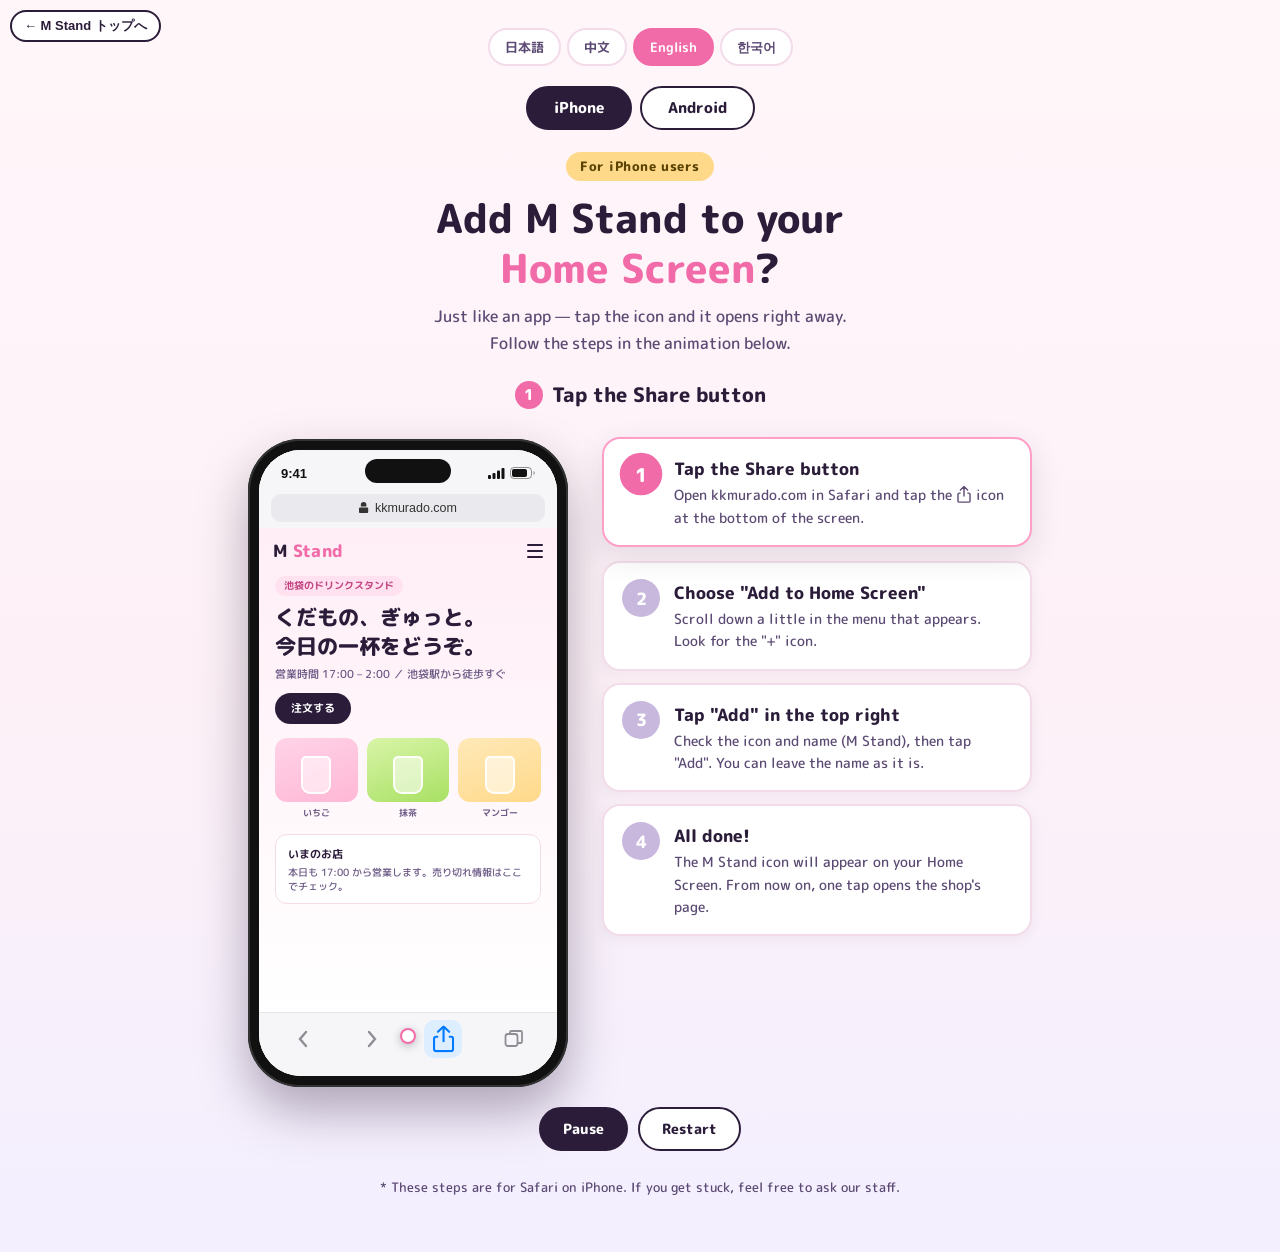
==== commit ae95e8b5: "Guide page: add Android version with iPhone/Android switch + UA auto-detect (4 languages)" ====
--- a/add-to-home.html
+++ b/add-to-home.html
@@ -66,6 +66,29 @@
       }
       .langbar button.on{background:var(--pink-deep);border-color:var(--pink-deep);color:#fff;}
       .langbar button:focus-visible{outline:3px solid var(--pink);outline-offset:2px;}
+      .osbar{display:flex;gap:8px;justify-content:center;flex-wrap:wrap;margin-bottom:22px;}
+      .osbar button{
+        font-family:inherit;font-weight:800;font-size:14.5px;cursor:pointer;
+        padding:9px 26px;border-radius:999px;min-height:44px;
+        border:2px solid var(--ink);background:var(--card);color:var(--ink);
+        transition:background .2s,color .2s,transform .15s;
+        display:inline-flex;align-items:center;gap:8px;
+      }
+      .osbar button.on{background:var(--ink);color:#fff;}
+      @media (prefers-color-scheme: dark){ .osbar button.on{background:var(--lemon);border-color:var(--lemon);color:#1d1429;} }
+      .osbar button:active{transform:scale(.96);}
+      .osbar button:focus-visible{outline:3px solid var(--pink);outline-offset:2px;}
+      .device-view[hidden]{display:none;}
+      .global-controls{display:flex;gap:10px;flex-wrap:wrap;justify-content:center;margin-top:20px;}
+      .global-controls button{
+        font-family:inherit;font-weight:800;font-size:14px;cursor:pointer;
+        border-radius:999px;padding:10px 22px;border:2px solid var(--ink);
+        background:var(--card);color:var(--ink);transition:transform .15s, background .15s;min-height:44px;
+      }
+      .global-controls button.primary{background:var(--ink);color:#fff;}
+      @media (prefers-color-scheme: dark){ .global-controls button.primary{color:#1d1429;background:var(--lemon);border-color:var(--lemon);} }
+      .global-controls button:active{transform:scale(.96);}
+      .global-controls button:focus-visible{outline:3px solid var(--pink);outline-offset:2px;}
 
       .stage{
         display:flex;gap:34px;align-items:flex-start;justify-content:center;
@@ -337,6 +360,49 @@
         .stage{gap:22px;}
         .steps{max-width:520px;}
       }
+      /* ============ Android phone ============ */
+      .phone-android{border-radius:38px;padding:10px;}
+      .screen-a{border-radius:30px;font-family:Roboto,"Hiragino Sans",-apple-system,sans-serif;}
+      .punch{position:absolute;top:10px;left:50%;transform:translateX(-50%);width:13px;height:13px;background:#111;border-radius:50%;z-index:60;box-shadow:inset 0 0 0 2.5px #26262c;}
+      .statusbar-a{height:34px;padding:4px 18px 0;font-size:12px;}
+      .layer-chrome{background:#fff;display:flex;flex-direction:column;}
+      .chrome-top{padding:38px 10px 8px;background:#f1f3f4;border-bottom:1px solid #e0e3e7;}
+      .chrome-bar{background:#fff;border-radius:999px;padding:7px 8px 7px 12px;display:flex;align-items:center;gap:7px;font-size:12.5px;color:#333;box-shadow:0 1px 3px rgba(0,0,0,.14);}
+      .chrome-bar .url{flex:1;font-weight:500;white-space:nowrap;overflow:hidden;}
+      .chrome-bar .dotsbtn{flex:none;width:30px;height:30px;border-radius:50%;display:flex;align-items:center;justify-content:center;color:#444;transition:background .25s,transform .25s;}
+      .screen-a[data-phase="1"] .dotsbtn{background:#d3e3fd;transform:scale(1.12);}
+      .layer-menu{z-index:20;opacity:0;pointer-events:none;transition:opacity .3s ease;}
+      .screen-a[data-phase="2"] .layer-menu,.screen-a[data-phase="3"] .layer-menu{opacity:1;}
+      .chrome-menu{position:absolute;top:76px;right:8px;width:216px;background:#fff;border-radius:14px;box-shadow:0 10px 32px rgba(0,0,0,.3);padding:6px 0;transform-origin:top right;transform:scale(.85) translateY(-6px);opacity:0;transition:transform .3s ease,opacity .3s ease;overflow:hidden;}
+      .screen-a[data-phase="2"] .chrome-menu,.screen-a[data-phase="3"] .chrome-menu{transform:none;opacity:1;}
+      .menu-row{display:flex;align-items:center;gap:11px;padding:10px 14px;font-size:12.8px;color:#222;transition:background .25s;}
+      .menu-row .mic{color:#5f6368;display:flex;flex:none;}
+      .menu-row.target{font-weight:700;}
+      .screen-a[data-phase="2"][data-tap="row"] .menu-row.target{background:#d3e3fd;}
+      .menu-sep{height:1px;background:#eceef1;margin:5px 0;}
+      .layer-add-a{z-index:30;background:rgba(20,10,30,.42);display:flex;align-items:center;justify-content:center;padding:0 26px;opacity:0;pointer-events:none;transition:opacity .35s ease;}
+      .screen-a[data-phase="3"] .layer-add-a{opacity:1;pointer-events:auto;}
+      .add-dialog{background:#fff;border-radius:22px;padding:20px 18px 12px;width:100%;text-align:center;transform:scale(.9);transition:transform .35s ease;box-shadow:0 18px 44px rgba(0,0,0,.35);}
+      .screen-a[data-phase="3"] .add-dialog{transform:scale(1);}
+      .add-dialog img{width:58px;height:58px;border-radius:14px;border:1px solid #e6e6ea;}
+      .add-dialog .dnm{font-size:15.5px;font-weight:700;color:#111;margin-top:9px;}
+      .add-dialog .durl{font-size:11.5px;color:#80868b;margin-top:2px;}
+      .add-dialog .dnote{font-size:11px;color:#80868b;line-height:1.65;margin:10px 0 4px;text-align:left;}
+      .add-dialog .dbtns{display:flex;justify-content:flex-end;gap:6px;margin-top:8px;}
+      .add-dialog .dbtn{font-size:13.5px;font-weight:700;color:#1a73e8;padding:8px 12px;border-radius:8px;transition:background .25s,transform .25s;}
+      .screen-a[data-phase="3"][data-tap="add"] .dbtn.add{background:#d3e3fd;transform:scale(1.08);}
+      .layer-home-a{padding:46px 18px 14px;background:linear-gradient(165deg,#b8e6c9 0%,#a5d8ff 52%,#d0bfff 100%);}
+      .gsearch{margin-top:auto;background:#fff;border-radius:999px;padding:10px 16px;display:flex;align-items:center;gap:10px;box-shadow:0 4px 14px rgba(60,30,90,.18);font-size:12px;color:#80868b;}
+      .screen-a[data-cursor="menu"] .cursor{left:calc(100% - 36px);top:66px;opacity:1;}
+      .screen-a[data-cursor="row"] .cursor{left:52%;top:224px;opacity:1;}
+      .screen-a[data-cursor="add"] .cursor{left:calc(100% - 62px);top:calc(50% + 92px);opacity:1;}
+      .screen-a[data-tap="menu"] .cursor .ring,
+      .screen-a[data-tap="row"] .cursor .ring,
+      .screen-a[data-tap="add"] .cursor .ring{animation:ring .55s ease-out;}
+      .screen-a[data-phase="4"] .layer-home{opacity:1;}
+      .screen-a[data-phase="4"] .app.new{animation:pop .6s cubic-bezier(.34,1.8,.5,1) .25s forwards;}
+      .screen-a[data-phase="4"] .done-badge{animation:rise .5s ease .8s forwards;}
+      .screen-a[data-phase="4"] .sparkle{animation:spark 1s ease .7s forwards;}
       @media (prefers-reduced-motion: reduce){
         .cursor,.sheet,.layer-add,.layer-home,.step,.controls button{transition:none !important;}
         .screen[data-phase="4"] .app.new{animation:none;opacity:1;transform:none;}
@@ -353,6 +419,10 @@
         <button type="button" data-lang="en">English</button>
         <button type="button" data-lang="ko">한국어</button>
       </div>
+      <div class="osbar" role="group" aria-label="Device">
+        <button type="button" data-os="iphone" class="on">iPhone</button>
+        <button type="button" data-os="android">Android</button>
+      </div>
       <header>
         <span class="badge">iPhone のお客さまへ</span>
         <h1>M Stand を<span class="hl">ホーム画面</span>に<br />追加しませんか？</h1>
@@ -361,6 +431,7 @@
 
       <div class="caption-bar" id="caption" aria-live="polite"><span class="cnum">1</span>共有ボタンをタップ</div>
 
+      <div id="view-iphone" class="device-view">
       <div class="stage">
         <div class="phone-col">
           <div class="phone" aria-hidden="true">
@@ -481,13 +552,9 @@
             </div>
           </div>
 
-          <div class="controls">
-            <button type="button" class="primary" id="playBtn">一時停止</button>
-            <button type="button" id="restartBtn">最初から見る</button>
-          </div>
         </div>
 
-        <div class="steps" role="group" aria-label="手順">
+        <div class="steps" id="steps-iphone" role="group" aria-label="手順">
           <button type="button" class="step active" data-goto="1">
             <span class="num">1</span>
             <span><h3>共有ボタンをタップ</h3>
@@ -510,151 +577,374 @@
           </button>
         </div>
       </div>
+      </div>
+
+      <div id="view-android" class="device-view" hidden>
+      <div class="stage">
+        <div class="phone-col">
+          <div class="phone phone-android" aria-hidden="true">
+            <div class="screen screen-a" id="screenA" data-phase="0" data-cursor="" data-tap="">
+              <div class="punch"></div>
+              <div class="statusbar statusbar-a">
+                <span>9:41</span>
+                <span class="sicons">
+                  <svg width="16" height="11" viewBox="0 0 17 11" fill="currentColor"><rect x="0" y="7" width="3" height="4" rx="1"/><rect x="4.5" y="5" width="3" height="6" rx="1"/><rect x="9" y="2.5" width="3" height="8.5" rx="1"/><rect x="13.5" y="0" width="3" height="11" rx="1"/></svg>
+                  <svg width="22" height="12" viewBox="0 0 25 12"><rect x="0.5" y="0.5" width="21" height="11" rx="3.5" fill="none" stroke="currentColor" opacity=".45"/><rect x="2" y="2" width="14" height="8" rx="2" fill="currentColor"/><path d="M23.5 4v4a2.2 2.2 0 0 0 0-4z" fill="currentColor" opacity=".45"/></svg>
+                </span>
+              </div>
+
+              <!-- Chrome -->
+              <div class="layer layer-chrome">
+                <div class="chrome-top">
+                  <div class="chrome-bar">
+                    <svg width="11" height="12" viewBox="0 0 10 12" fill="#5f6368"><path d="M5 0a3 3 0 0 1 3 3v2H2V3a3 3 0 0 1 3-3zm-4 6h8a1 1 0 0 1 1 1v4a1 1 0 0 1-1 1H1a1 1 0 0 1-1-1V7a1 1 0 0 1 1-1z" transform="scale(.92)"/></svg>
+                    <span class="url">kkmurado.com</span>
+                    <span class="dotsbtn" id="dotsBtn"><svg width="6" height="18" viewBox="0 0 6 20" fill="currentColor"><circle cx="3" cy="3" r="2.4"/><circle cx="3" cy="10" r="2.4"/><circle cx="3" cy="17" r="2.4"/></svg></span>
+                  </div>
+                </div>
+                <div class="webview">
+                  <div class="site-nav">
+                    <div class="site-logo">M <span>Stand</span></div>
+                    <div class="site-burger"><i></i><i></i><i></i></div>
+                  </div>
+                  <div class="site-hero">
+                    <span class="kick">池袋のドリンクスタンド</span>
+                    <h2>くだもの、ぎゅっと。<br />今日の一杯をどうぞ。</h2>
+                    <p>営業時間 17:00 – 2:00 ／ 池袋駅から徒歩すぐ</p>
+                    <span class="site-cta">注文する</span>
+                  </div>
+                  <div class="drinks">
+                    <div class="drink"><div class="cup d1"></div><small>いちご</small></div>
+                    <div class="drink"><div class="cup d2"></div><small>抹茶</small></div>
+                    <div class="drink"><div class="cup d3"></div><small>マンゴー</small></div>
+                  </div>
+                  <div class="site-info">
+                    <b>いまのお店</b>
+                    <p>本日も 17:00 から営業します。売り切れ情報はここでチェック。</p>
+                  </div>
+                </div>
+              </div>
+
+              <!-- Chrome dropdown menu -->
+              <div class="layer layer-menu">
+                <div class="chrome-menu">
+                  <div class="menu-row"><span class="mic"><svg width="17" height="17" viewBox="0 0 24 24" fill="none" stroke="currentColor" stroke-width="1.8"><rect x="4" y="4" width="16" height="16" rx="3"/><path d="M12 8v8M8 12h8" stroke-linecap="round"/></svg></span><span class="mtxt" data-mk="newtab">新しいタブ</span></div>
+                  <div class="menu-row"><span class="mic"><svg width="17" height="17" viewBox="0 0 24 24" fill="none" stroke="currentColor" stroke-width="1.8"><path d="M4 6a8 8 0 1 1 2 5.5M4 6V3.5M4 6h2.5" stroke-linecap="round" stroke-linejoin="round"/><path d="M12 8v4.5l3 1.8" stroke-linecap="round"/></svg></span><span class="mtxt" data-mk="history">履歴</span></div>
+                  <div class="menu-row"><span class="mic"><svg width="17" height="17" viewBox="0 0 24 24" fill="none" stroke="currentColor" stroke-width="1.8"><circle cx="6" cy="12" r="2.6"/><circle cx="17.5" cy="5.5" r="2.6"/><circle cx="17.5" cy="18.5" r="2.6"/><path d="M8.3 10.8 15.2 6.7M8.3 13.2l6.9 4.1"/></svg></span><span class="mtxt" data-mk="share">共有…</span></div>
+                  <div class="menu-sep"></div>
+                  <div class="menu-row target"><span class="mic"><svg width="17" height="17" viewBox="0 0 24 24" fill="none" stroke="currentColor" stroke-width="1.8"><rect x="6" y="3" width="12" height="18" rx="2.5"/><path d="M12 8v6M9 11h6" stroke-linecap="round"/></svg></span><span class="mtxt" data-mk="addhome">ホーム画面に追加</span></div>
+                  <div class="menu-sep"></div>
+                  <div class="menu-row"><span class="mic"><svg width="17" height="17" viewBox="0 0 24 24" fill="none" stroke="currentColor" stroke-width="1.8"><circle cx="12" cy="12" r="3.2"/><path d="M12 3v3M12 18v3M3 12h3M18 12h3M5.6 5.6l2.1 2.1M16.3 16.3l2.1 2.1M18.4 5.6l-2.1 2.1M7.7 16.3l-2.1 2.1"/></svg></span><span class="mtxt" data-mk="settings">設定</span></div>
+                </div>
+              </div>
+
+              <!-- Confirmation dialog -->
+              <div class="layer layer-add-a">
+                <div class="add-dialog">
+                  <img src="[data-uri]" alt="" />
+                  <div class="dnm">M Stand</div>
+                  <div class="durl">https://kkmurado.com</div>
+                  <p class="dnote" id="aDialogNote">ホーム画面にアイコンを追加します。</p>
+                  <div class="dbtns">
+                    <span class="dbtn cancel" id="aCancel">キャンセル</span>
+                    <span class="dbtn add" id="aAdd">追加</span>
+                  </div>
+                </div>
+              </div>
+
+              <!-- Android home screen -->
+              <div class="layer layer-home layer-home-a">
+                <div class="home-clock"><div class="time">9:41</div><div class="date" id="aDate">11月12日 木曜日</div></div>
+                <div class="home-grid">
+                  <div class="app"><div class="ic" style="background:linear-gradient(160deg,#7ee0a3,#34a853);border-radius:16px;"><svg width="26" height="26" viewBox="0 0 24 24" fill="#fff"><path d="M6.6 3h3l1.5 4.5L8 9.6a12.5 12.5 0 0 0 6.4 6.4l2.1-3L21 14.5v3A2.5 2.5 0 0 1 18.4 20 16.5 16.5 0 0 1 4 5.6 2.5 2.5 0 0 1 6.6 3z"/></svg></div><small data-ak="phone">電話</small></div>
+                  <div class="app"><div class="ic" style="background:linear-gradient(160deg,#a5d8ff,#4285f4);border-radius:16px;"><svg width="26" height="26" viewBox="0 0 24 24" fill="none" stroke="#fff" stroke-width="2"><circle cx="12" cy="12" r="9"/><circle cx="12" cy="12" r="3.4"/><path d="M12 3v3M12 18v3M3 12h3M18 12h3"/></svg></div><small>Chrome</small></div>
+                  <div class="app"><div class="ic" style="background:linear-gradient(160deg,#e8e8ed,#9aa0a6);border-radius:16px;"><svg width="26" height="26" viewBox="0 0 24 24" fill="none" stroke="#55555e" stroke-width="2"><rect x="4" y="5" width="16" height="14" rx="3"/><circle cx="12" cy="12" r="3.6"/><circle cx="17.2" cy="8.4" r="1" fill="#55555e" stroke="none"/></svg></div><small data-ak="camera">カメラ</small></div>
+                  <div class="app"><div class="ic" style="background:linear-gradient(160deg,#ffd98a,#f9ab00);border-radius:16px;"><svg width="26" height="26" viewBox="0 0 24 24" fill="#fff"><circle cx="12" cy="13" r="4.5"/><path d="M4 20a8 6.5 0 0 1 16 0z" opacity=".85"/></svg></div><small data-ak="weather">天気</small></div>
+                  <div class="app"><div class="ic" style="background:linear-gradient(160deg,#a5d8ff,#34a853);border-radius:16px;"><svg width="26" height="26" viewBox="0 0 24 24" fill="#fff"><path d="M12 21s-6.5-5.4-6.5-10.4A6.5 6.5 0 0 1 12 4a6.5 6.5 0 0 1 6.5 6.6C18.5 15.6 12 21 12 21zm0-13.6a3.3 3.3 0 1 0 0 6.6 3.3 3.3 0 0 0 0-6.6z"/></svg></div><small data-ak="maps">マップ</small></div>
+                  <div class="app new"><div class="ic"><img src="[data-uri]" alt="" /></div><small>M Stand</small></div>
+                  <div class="app"><div class="ic" style="background:linear-gradient(160deg,#d3f9d8,#34a853);border-radius:16px;"><svg width="26" height="26" viewBox="0 0 24 24" fill="#fff"><path d="M4 4h16a1 1 0 0 1 1 1v10a1 1 0 0 1-1 1H9l-4.4 3.6c-.5.4-1.1 0-1.1-.6V5a1 1 0 0 1 1-1z" transform="scale(.95) translate(.6,.6)"/></svg></div><small data-ak="messages">メッセージ</small></div>
+                  <div class="app"><div class="ic" style="background:linear-gradient(160deg,#e9ecef,#80868b);border-radius:16px;"><svg width="26" height="26" viewBox="0 0 24 24" fill="none" stroke="#fff" stroke-width="2"><circle cx="12" cy="12" r="3.2"/><path d="M12 2.8v3M12 18.2v3M2.8 12h3M18.2 12h3M5.5 5.5l2.1 2.1M16.4 16.4l2.1 2.1M18.5 5.5l-2.1 2.1M7.6 16.4l-2.1 2.1"/></svg></div><small data-ak="settings">設定</small></div>
+                </div>
+                <svg class="sparkle" style="left:30%;top:36%;" width="26" height="26" viewBox="0 0 24 24" fill="#fff"><path d="M12 1l2.6 8.4L23 12l-8.4 2.6L12 23l-2.6-8.4L1 12l8.4-2.6z"/></svg>
+                <svg class="sparkle" style="left:48%;top:28%;animation-delay:.85s;" width="17" height="17" viewBox="0 0 24 24" fill="#ffe29a"><path d="M12 1l2.6 8.4L23 12l-8.4 2.6L12 23l-2.6-8.4L1 12l8.4-2.6z"/></svg>
+                <div class="done-badge" id="aDone"><svg width="16" height="16" viewBox="0 0 16 16" fill="none"><circle cx="8" cy="8" r="8" fill="#34c759"/><path d="M5 8.4 7.2 10.6 11.2 5.8" stroke="#fff" stroke-width="1.8" stroke-linecap="round" stroke-linejoin="round"/></svg><span class="dtxt">ホーム画面に追加できました</span></div>
+                <div class="gsearch"><svg width="17" height="17" viewBox="0 0 24 24"><path fill="#4285f4" d="M21.6 12.2c0-.7-.1-1.4-.2-2H12v3.9h5.4a4.6 4.6 0 0 1-2 3A6.9 6.9 0 0 1 12 15.5a7 7 0 1 1 0-14c1.9 0 3.5.7 4.8 1.9l2.9-2.8A11.3 11.3 0 1 0 12 23c6 0 9.6-4.2 9.6-10.8z"/></svg><span>Google</span></div>
+              </div>
+
+              <!-- Tap cursor -->
+              <div class="cursor"><span class="ring"></span><span class="dot"></span></div>
+            </div>
+          </div>
+        </div>
+
+        <div class="steps" id="steps-android" role="group" aria-label="手順">
+          <button type="button" class="step step-a active" data-goto-a="1">
+            <span class="num">1</span>
+            <span><h3>右上の「⋮」メニューをタップ</h3>
+            <p>Chrome で kkmurado.com を開いて、画面右上の ⋮ ボタンを押します。</p></span>
+          </button>
+          <button type="button" class="step step-a" data-goto-a="2">
+            <span class="num">2</span>
+            <span><h3>「ホーム画面に追加」を選ぶ</h3>
+            <p>開いたメニューの中にあります。機種によっては「アプリをインストール」と表示されることもあります。</p></span>
+          </button>
+          <button type="button" class="step step-a" data-goto-a="3">
+            <span class="num">3</span>
+            <span><h3>「追加」をタップ</h3>
+            <p>アイコンと名前（M Stand）を確認したら、「追加」を押すだけ。名前はそのままで OK です。</p></span>
+          </button>
+          <button type="button" class="step step-a" data-goto-a="4">
+            <span class="num">4</span>
+            <span><h3>できあがり！</h3>
+            <p>ホーム画面に M Stand のアイコンが増えます。次からはタップひとつでお店のページが開きます。</p></span>
+          </button>
+        </div>
+      </div>
+      </div>
+
+      <div class="global-controls">
+        <button type="button" class="primary" id="playBtn">一時停止</button>
+        <button type="button" id="restartBtn">最初から見る</button>
+      </div>
 
       <p class="note">※ iPhone の Safari での手順です。Android の方はブラウザのメニューから「ホーム画面に追加」を選んでください。<br />うまくいかないときは、お気軽にスタッフまでどうぞ。</p>
     </div>
 
     <script>
       (function () {
-        var screen = document.getElementById('screen');
         var caption = document.getElementById('caption');
         var playBtn = document.getElementById('playBtn');
         var restartBtn = document.getElementById('restartBtn');
-        var stepEls = Array.prototype.slice.call(document.querySelectorAll('.step'));
+        var screenI = document.getElementById('screen');
+        var screenA = document.getElementById('screenA');
+        var stepElsI = Array.prototype.slice.call(document.querySelectorAll('#steps-iphone .step'));
+        var stepElsA = Array.prototype.slice.call(document.querySelectorAll('#steps-android .step-a'));
 
         var ICON_SVG = '<svg class="share-ic" width="14" height="17" viewBox="0 0 19 24" fill="none" stroke="currentColor" stroke-width="2" stroke-linecap="round" stroke-linejoin="round"><path d="M9.5 1v13M4.5 5.5 9.5.8l5 4.7M4 10H2.8A1.8 1.8 0 0 0 1 11.8V21a1.8 1.8 0 0 0 1.8 1.8h13.4A1.8 1.8 0 0 0 18 21v-9.2A1.8 1.8 0 0 0 16.2 10H15"/></svg>';
 
         var I18N = {
           ja: {
             title: 'ホーム画面に追加する方法 | M Stand',
-            badge: 'iPhone のお客さまへ',
+            badgeI: 'iPhone のお客さまへ', badgeA: 'Android のお客さまへ',
             h1: 'M Stand を<span class="hl">ホーム画面</span>に<br />追加しませんか？',
             lead: 'アプリみたいに、アイコンをタップするだけですぐ開けます。<br />下のアニメーションの順番でやってみてください。',
-            pause: '一時停止', play: '再生する', restart: '最初から見る',
-            stepsLabel: '手順',
-            step1t: '共有ボタンをタップ',
-            step1p: 'Safari で kkmurado.com を開いて、画面の下にある[icon]のマークを押します。',
-            step2t: '「ホーム画面に追加」を選ぶ',
-            step2p: '出てきたメニューを少し下にスクロールするとあります。「＋」のマークが目印です。',
-            step3t: '右上の「追加」をタップ',
-            step3p: 'アイコンと名前（M Stand）を確認したら、「追加」を押すだけ。名前はそのままで OK です。',
-            step4t: 'できあがり！',
-            step4p: 'ホーム画面に M Stand のアイコンが増えます。次からはタップひとつでお店のページが開きます。',
+            pause: '一時停止', play: '再生する', restart: '最初から見る', stepsLabel: '手順',
+            step1t: '共有ボタンをタップ', step1p: 'Safari で kkmurado.com を開いて、画面の下にある[icon]のマークを押します。',
+            step2t: '「ホーム画面に追加」を選ぶ', step2p: '出てきたメニューを少し下にスクロールするとあります。「＋」のマークが目印です。',
+            step3t: '右上の「追加」をタップ', step3p: 'アイコンと名前（M Stand）を確認したら、「追加」を押すだけ。名前はそのままで OK です。',
+            step4t: 'できあがり！', step4p: 'ホーム画面に M Stand のアイコンが増えます。次からはタップひとつでお店のページが開きます。',
             cap: { 1: '共有ボタンをタップ', 2: '「ホーム画面に追加」を選ぶ', 3: '右上の「追加」をタップ', 4: 'できあがり！ホーム画面に追加されました' },
+            aStep1t: '右上の「⋮」メニューをタップ', aStep1p: 'Chrome で kkmurado.com を開いて、画面右上の ⋮ ボタンを押します。',
+            aStep2t: '「ホーム画面に追加」を選ぶ', aStep2p: '開いたメニューの中にあります。機種によっては「アプリをインストール」と表示されることもあります。その場合も同じように選んでください。',
+            aStep3t: '「追加」をタップ', aStep3p: 'アイコンと名前（M Stand）を確認したら、「追加」を押すだけ。名前はそのままで OK です。',
+            aStep4t: 'できあがり！', aStep4p: 'ホーム画面に M Stand のアイコンが増えます。次からはタップひとつでお店のページが開きます。',
+            aCap: { 1: '右上の「⋮」メニューをタップ', 2: '「ホーム画面に追加」を選ぶ', 3: '「追加」をタップ', 4: 'できあがり！ホーム画面に追加されました' },
+            aMenu: { newtab: '新しいタブ', history: '履歴', share: '共有…', addhome: 'ホーム画面に追加', settings: '設定' },
+            aDialogNote: 'ホーム画面にアイコンを追加します。', aCancel: 'キャンセル', aAdd: '追加', aDone: 'ホーム画面に追加できました',
             sheetTitle: 'M Stand｜池袋のドリンクスタンド',
             copy: 'コピー', reading: 'リーディングリストに追加', addHome: 'ホーム画面に追加', bookmark: 'ブックマークに追加',
             cancel: 'キャンセル', add: '追加',
             addNote: 'このアイコンがホーム画面に置かれます。名前はそのままで大丈夫です。',
-            date: '11月12日 木曜日',
-            done: 'ホーム画面に追加できました',
-            note: '※ iPhone の Safari での手順です。Android の方はブラウザのメニューから「ホーム画面に追加」を選んでください。<br />うまくいかないときは、お気軽にスタッフまでどうぞ。',
+            date: '11月12日 木曜日', done: 'ホーム画面に追加できました',
+            noteI: '※ iPhone の Safari での手順です。うまくいかないときは、お気軽にスタッフまでどうぞ。',
+            noteA: '※ Android の Chrome での手順です。メニューの名前は機種やブラウザによって少し違うことがあります。うまくいかないときは、お気軽にスタッフまでどうぞ。',
             apps: { phone: '電話', weather: '天気', camera: 'カメラ', notes: 'メモ', music: 'ミュージック', maps: 'マップ', calendar: 'カレンダー', messages: 'メッセージ', settings: '設定', clock: '時計' }
           },
           zh: {
             title: '如何添加到主屏幕 | M Stand',
-            badge: '给 iPhone 用户',
+            badgeI: '给 iPhone 用户', badgeA: '给 Android 用户',
             h1: '把 M Stand<br />加到<span class="hl">主屏幕</span>吧？',
             lead: '像 App 一样，点一下图标就能立刻打开。<br />跟着下面的动画，一步一步试试看。',
-            pause: '暂停', play: '播放', restart: '从头看',
-            stepsLabel: '步骤',
-            step1t: '点按"共享"按钮',
-            step1p: '在 Safari 中打开 kkmurado.com，点按画面下方的 [icon] 标记。',
-            step2t: '选择"添加到主屏幕"',
-            step2p: '在弹出的菜单里稍微向下滚动就能找到，认准"+"标记。',
-            step3t: '点按右上角的"添加"',
-            step3p: '确认图标和名称（M Stand）后，点按"添加"就行。名称保持默认即可。',
-            step4t: '完成啦！',
-            step4p: '主屏幕上会多出 M Stand 的图标。以后点一下就能打开店铺页面。',
+            pause: '暂停', play: '播放', restart: '从头看', stepsLabel: '步骤',
+            step1t: '点按"共享"按钮', step1p: '在 Safari 中打开 kkmurado.com，点按画面下方的 [icon] 标记。',
+            step2t: '选择"添加到主屏幕"', step2p: '在弹出的菜单里稍微向下滚动就能找到，认准"+"标记。',
+            step3t: '点按右上角的"添加"', step3p: '确认图标和名称（M Stand）后，点按"添加"就行。名称保持默认即可。',
+            step4t: '完成啦！', step4p: '主屏幕上会多出 M Stand 的图标。以后点一下就能打开店铺页面。',
             cap: { 1: '点按"共享"按钮', 2: '选择"添加到主屏幕"', 3: '点按右上角的"添加"', 4: '完成啦！已添加到主屏幕' },
+            aStep1t: '点按右上角的"⋮"菜单', aStep1p: '在 Chrome 中打开 kkmurado.com，点按画面右上角的 ⋮ 按钮。',
+            aStep2t: '选择"添加到主屏幕"', aStep2p: '在打开的菜单里就能找到。有些机型会显示为"安装应用"，遇到时选它也一样。',
+            aStep3t: '点按"添加"', aStep3p: '确认图标和名称（M Stand）后，点按"添加"就行。名称保持默认即可。',
+            aStep4t: '完成啦！', aStep4p: '主屏幕上会多出 M Stand 的图标。以后点一下就能打开店铺页面。',
+            aCap: { 1: '点按右上角的"⋮"菜单', 2: '选择"添加到主屏幕"', 3: '点按"添加"', 4: '完成啦！已添加到主屏幕' },
+            aMenu: { newtab: '打开新标签页', history: '历史记录', share: '分享…', addhome: '添加到主屏幕', settings: '设置' },
+            aDialogNote: '将图标添加到主屏幕。', aCancel: '取消', aAdd: '添加', aDone: '已添加到主屏幕',
             sheetTitle: 'M Stand｜池袋的饮品店',
             copy: '拷贝', reading: '加入阅读列表', addHome: '添加到主屏幕', bookmark: '添加书签',
             cancel: '取消', add: '添加',
             addNote: '这个图标会被放到主屏幕上。名称保持默认就可以。',
-            date: '11月12日 星期四',
-            done: '已添加到主屏幕',
-            note: '※ 以上是 iPhone Safari 的操作步骤。Android 用户请从浏览器菜单中选择"添加到主屏幕"。<br />如果遇到问题，随时问店员就好。',
+            date: '11月12日 星期四', done: '已添加到主屏幕',
+            noteI: '※ 以上是 iPhone Safari 的操作步骤。如果遇到问题，随时问店员就好。',
+            noteA: '※ 以上是 Android Chrome 的操作步骤。菜单名称可能因机型或浏览器略有不同。如果遇到问题，随时问店员就好。',
             apps: { phone: '电话', weather: '天气', camera: '相机', notes: '备忘录', music: '音乐', maps: '地图', calendar: '日历', messages: '信息', settings: '设置', clock: '时钟' }
           },
           en: {
             title: 'How to Add to Home Screen | M Stand',
-            badge: 'For iPhone users',
+            badgeI: 'For iPhone users', badgeA: 'For Android users',
             h1: 'Add M Stand to your<br /><span class="hl">Home Screen</span>?',
             lead: 'Just like an app — tap the icon and it opens right away.<br />Follow the steps in the animation below.',
-            pause: 'Pause', play: 'Play', restart: 'Restart',
-            stepsLabel: 'Steps',
-            step1t: 'Tap the Share button',
-            step1p: 'Open kkmurado.com in Safari and tap the [icon] icon at the bottom of the screen.',
-            step2t: 'Choose "Add to Home Screen"',
-            step2p: 'Scroll down a little in the menu that appears. Look for the "+" icon.',
-            step3t: 'Tap "Add" in the top right',
-            step3p: 'Check the icon and name (M Stand), then tap "Add". You can leave the name as it is.',
-            step4t: 'All done!',
-            step4p: 'The M Stand icon will appear on your Home Screen. From now on, one tap opens the shop\'s page.',
+            pause: 'Pause', play: 'Play', restart: 'Restart', stepsLabel: 'Steps',
+            step1t: 'Tap the Share button', step1p: 'Open kkmurado.com in Safari and tap the [icon] icon at the bottom of the screen.',
+            step2t: 'Choose "Add to Home Screen"', step2p: 'Scroll down a little in the menu that appears. Look for the "+" icon.',
+            step3t: 'Tap "Add" in the top right', step3p: 'Check the icon and name (M Stand), then tap "Add". You can leave the name as it is.',
+            step4t: 'All done!', step4p: 'The M Stand icon will appear on your Home Screen. From now on, one tap opens the shop\'s page.',
             cap: { 1: 'Tap the Share button', 2: 'Choose "Add to Home Screen"', 3: 'Tap "Add" in the top right', 4: 'Done! Added to your Home Screen' },
+            aStep1t: 'Tap the "⋮" menu at the top right', aStep1p: 'Open kkmurado.com in Chrome and tap the ⋮ button at the top right of the screen.',
+            aStep2t: 'Choose "Add to Home screen"', aStep2p: 'You will find it in the menu that opens. On some devices it says "Install app" instead — choose that, it does the same thing.',
+            aStep3t: 'Tap "Add"', aStep3p: 'Check the icon and name (M Stand), then tap "Add". You can leave the name as it is.',
+            aStep4t: 'All done!', aStep4p: 'The M Stand icon will appear on your Home Screen. From now on, one tap opens the shop\'s page.',
+            aCap: { 1: 'Tap the "⋮" menu at the top right', 2: 'Choose "Add to Home screen"', 3: 'Tap "Add"', 4: 'Done! Added to your Home Screen' },
+            aMenu: { newtab: 'New tab', history: 'History', share: 'Share…', addhome: 'Add to Home screen', settings: 'Settings' },
+            aDialogNote: 'Add the icon to your Home Screen.', aCancel: 'Cancel', aAdd: 'Add', aDone: 'Added to Home Screen',
             sheetTitle: 'M Stand | Drink Stand in Ikebukuro',
             copy: 'Copy', reading: 'Add to Reading List', addHome: 'Add to Home Screen', bookmark: 'Add Bookmark',
             cancel: 'Cancel', add: 'Add',
             addNote: 'This icon will be placed on your Home Screen. You can leave the name as it is.',
-            date: 'Thursday, November 12',
-            done: 'Added to Home Screen',
-            note: '* These steps are for Safari on iPhone. On Android, open your browser menu and choose "Add to Home screen".<br />If you get stuck, feel free to ask our staff.',
+            date: 'Thursday, November 12', done: 'Added to Home Screen',
+            noteI: '* These steps are for Safari on iPhone. If you get stuck, feel free to ask our staff.',
+            noteA: '* These steps are for Chrome on Android. Menu names may differ slightly by device or browser. If you get stuck, feel free to ask our staff.',
             apps: { phone: 'Phone', weather: 'Weather', camera: 'Camera', notes: 'Notes', music: 'Music', maps: 'Maps', calendar: 'Calendar', messages: 'Messages', settings: 'Settings', clock: 'Clock' }
           },
           ko: {
             title: '홈 화면에 추가하는 방법 | M Stand',
-            badge: 'iPhone 고객님께',
+            badgeI: 'iPhone 고객님께', badgeA: 'Android 고객님께',
             h1: 'M Stand를 <span class="hl">홈 화면</span>에<br />추가해 보세요',
             lead: '앱처럼 아이콘을 탭하면 바로 열려요.<br />아래 애니메이션 순서대로 따라 해 보세요.',
-            pause: '일시정지', play: '재생', restart: '처음부터 보기',
-            stepsLabel: '순서',
-            step1t: '공유 버튼을 탭하세요',
-            step1p: 'Safari에서 kkmurado.com을 열고, 화면 아래의 [icon] 아이콘을 눌러 주세요.',
-            step2t: '\'홈 화면에 추가\'를 선택하세요',
-            step2p: '나타난 메뉴를 조금 아래로 스크롤하면 있어요. \'+\' 아이콘이 표시예요.',
-            step3t: '오른쪽 위의 \'추가\'를 탭하세요',
-            step3p: '아이콘과 이름(M Stand)을 확인하고 \'추가\'를 누르면 끝. 이름은 그대로 두면 돼요.',
-            step4t: '완성!',
-            step4p: '홈 화면에 M Stand 아이콘이 생겨요. 다음부터는 한 번의 탭으로 가게 페이지가 열립니다.',
+            pause: '일시정지', play: '재생', restart: '처음부터 보기', stepsLabel: '순서',
+            step1t: '공유 버튼을 탭하세요', step1p: 'Safari에서 kkmurado.com을 열고, 화면 아래의 [icon] 아이콘을 눌러 주세요.',
+            step2t: '\'홈 화면에 추가\'를 선택하세요', step2p: '나타난 메뉴를 조금 아래로 스크롤하면 있어요. \'+\' 아이콘이 표시예요.',
+            step3t: '오른쪽 위의 \'추가\'를 탭하세요', step3p: '아이콘과 이름(M Stand)을 확인하고 \'추가\'를 누르면 끝. 이름은 그대로 두면 돼요.',
+            step4t: '완성!', step4p: '홈 화면에 M Stand 아이콘이 생겨요. 다음부터는 한 번의 탭으로 가게 페이지가 열립니다.',
             cap: { 1: '공유 버튼을 탭하세요', 2: '\'홈 화면에 추가\'를 선택하세요', 3: '오른쪽 위의 \'추가\'를 탭하세요', 4: '완성! 홈 화면에 추가됐어요' },
+            aStep1t: '오른쪽 위 \'⋮\' 메뉴를 탭하세요', aStep1p: 'Chrome에서 kkmurado.com을 열고, 화면 오른쪽 위의 ⋮ 버튼을 눌러 주세요.',
+            aStep2t: '\'홈 화면에 추가\'를 선택하세요', aStep2p: '열린 메뉴 안에 있어요. 기종에 따라 \'앱 설치\'라고 표시되는 경우도 있는데, 그때는 그것을 선택하면 돼요.',
+            aStep3t: '\'추가\'를 탭하세요', aStep3p: '아이콘과 이름(M Stand)을 확인하고 \'추가\'를 누르면 끝. 이름은 그대로 두면 돼요.',
+            aStep4t: '완성!', aStep4p: '홈 화면에 M Stand 아이콘이 생겨요. 다음부터는 한 번의 탭으로 가게 페이지가 열립니다.',
+            aCap: { 1: '오른쪽 위 \'⋮\' 메뉴를 탭하세요', 2: '\'홈 화면에 추가\'를 선택하세요', 3: '\'추가\'를 탭하세요', 4: '완성! 홈 화면에 추가됐어요' },
+            aMenu: { newtab: '새 탭', history: '방문 기록', share: '공유…', addhome: '홈 화면에 추가', settings: '설정' },
+            aDialogNote: '홈 화면에 아이콘을 추가합니다.', aCancel: '취소', aAdd: '추가', aDone: '홈 화면에 추가됐어요',
             sheetTitle: 'M Stand｜이케부쿠로 드링크 스탠드',
             copy: '복사', reading: '읽기 목록에 추가', addHome: '홈 화면에 추가', bookmark: '책갈피 추가',
             cancel: '취소', add: '추가',
             addNote: '이 아이콘이 홈 화면에 놓여요. 이름은 그대로 두셔도 됩니다.',
-            date: '11월 12일 목요일',
-            done: '홈 화면에 추가됐어요',
-            note: '※ iPhone의 Safari 기준 순서입니다. Android는 브라우저 메뉴에서 \'홈 화면에 추가\'를 선택해 주세요.<br />잘 안 되면 편하게 스태프에게 물어봐 주세요.',
+            date: '11월 12일 목요일', done: '홈 화면에 추가됐어요',
+            noteI: '※ iPhone의 Safari 기준 순서입니다. 잘 안 되면 편하게 스태프에게 물어봐 주세요.',
+            noteA: '※ Android의 Chrome 기준 순서입니다. 메뉴 이름은 기종이나 브라우저에 따라 조금 다를 수 있어요. 잘 안 되면 편하게 스태프에게 물어봐 주세요.',
             apps: { phone: '전화', weather: '날씨', camera: '카메라', notes: '메모', music: '음악', maps: '지도', calendar: '캘린더', messages: '메시지', settings: '설정', clock: '시계' }
           }
         };
 
         var cur = 'ja';
-        var CAPTIONS = I18N.ja.cap;
+        var device = 'iphone';
 
         function q(s) { return document.querySelector(s); }
         function qa(s) { return Array.prototype.slice.call(document.querySelectorAll(s)); }
         function setText(sel, txt) { var el = q(sel); if (el) el.textContent = txt; }
         function setHTML(sel, html) { var el = q(sel); if (el) el.innerHTML = html; }
 
+        var PHASES_I = [
+          { phase: 0, cursor: '', tap: '', step: 1, dur: 1300 },
+          { phase: 1, cursor: 'share', tap: '', step: 1, dur: 800 },
+          { phase: 1, cursor: 'share', tap: 'share', step: 1, dur: 650 },
+          { phase: 2, cursor: '', tap: '', step: 2, dur: 1000 },
+          { phase: 2, cursor: 'row', tap: '', step: 2, dur: 800 },
+          { phase: 2, cursor: 'row', tap: 'row', step: 2, dur: 650 },
+          { phase: 3, cursor: '', tap: '', step: 3, dur: 1000 },
+          { phase: 3, cursor: 'add', tap: '', step: 3, dur: 800 },
+          { phase: 3, cursor: 'add', tap: 'add', step: 3, dur: 700 },
+          { phase: 4, cursor: '', tap: '', step: 4, dur: 3200 }
+        ];
+        var PHASES_A = [
+          { phase: 0, cursor: '', tap: '', step: 1, dur: 1300 },
+          { phase: 1, cursor: 'menu', tap: '', step: 1, dur: 800 },
+          { phase: 1, cursor: 'menu', tap: 'menu', step: 1, dur: 650 },
+          { phase: 2, cursor: '', tap: '', step: 2, dur: 1000 },
+          { phase: 2, cursor: 'row', tap: '', step: 2, dur: 800 },
+          { phase: 2, cursor: 'row', tap: 'row', step: 2, dur: 650 },
+          { phase: 3, cursor: '', tap: '', step: 3, dur: 1000 },
+          { phase: 3, cursor: 'add', tap: '', step: 3, dur: 800 },
+          { phase: 3, cursor: 'add', tap: 'add', step: 3, dur: 700 },
+          { phase: 4, cursor: '', tap: '', step: 4, dur: 3200 }
+        ];
+
+        function makeAnim(screen, phases, stepEls) {
+          return { screen: screen, phases: phases, stepEls: stepEls, idx: 0 };
+        }
+        var animI = makeAnim(screenI, PHASES_I, stepElsI);
+        var animA = makeAnim(screenA, PHASES_A, stepElsA);
+        function activeAnim() { return device === 'android' ? animA : animI; }
+        function activeCaps() { var T = I18N[cur]; return device === 'android' ? T.aCap : T.cap; }
+
+        function applyAnim(anim) {
+          var p = anim.phases[anim.idx];
+          anim.screen.setAttribute('data-phase', p.phase);
+          anim.screen.setAttribute('data-cursor', p.cursor);
+          anim.screen.setAttribute('data-tap', p.tap);
+          anim.stepEls.forEach(function (el, j) { el.classList.toggle('active', j === p.step - 1); });
+          if (anim === activeAnim()) {
+            caption.innerHTML = '<span class="cnum">' + p.step + '</span>' + activeCaps()[p.step];
+          }
+        }
+
+        var timer = null, playing = false;
+        function schedule() {
+          clearTimeout(timer);
+          if (!playing) return;
+          var anim = activeAnim();
+          timer = setTimeout(function () {
+            anim.idx = (anim.idx + 1) % anim.phases.length;
+            applyAnim(anim);
+            schedule();
+          }, anim.phases[anim.idx].dur);
+        }
+        function play() { playing = true; playBtn.textContent = I18N[cur].pause; schedule(); }
+        function pause() { playing = false; clearTimeout(timer); playBtn.textContent = I18N[cur].play; }
+        function restart() {
+          var anim = activeAnim();
+          anim.idx = 0; applyAnim(anim);
+          if (!playing) play(); else schedule();
+        }
+        function goToStep(anim, step) {
+          for (var j = 0; j < anim.phases.length; j++) { if (anim.phases[j].step === step) { anim.idx = j; break; } }
+          applyAnim(anim);
+          if (playing && anim === activeAnim()) schedule();
+        }
+
+        function applyDevice(dev, save) {
+          device = (dev === 'android') ? 'android' : 'iphone';
+          if (save) { try { localStorage.setItem('mstand-device', device); } catch (e) {} }
+          q('#view-iphone').hidden = device !== 'iphone';
+          q('#view-android').hidden = device !== 'android';
+          qa('.osbar button').forEach(function (b) { b.classList.toggle('on', b.getAttribute('data-os') === device); });
+          var T = I18N[cur];
+          setText('.badge', device === 'android' ? T.badgeA : T.badgeI);
+          setText('.note', ''); setHTML('.note', device === 'android' ? T.noteA : T.noteI);
+          applyAnim(activeAnim());
+          if (playing) schedule();
+        }
+
         function applyLang(lang) {
           if (!I18N[lang]) lang = 'ja';
           cur = lang;
           var T = I18N[lang];
-          CAPTIONS = T.cap;
           document.documentElement.lang = (lang === 'zh' ? 'zh-CN' : lang);
           document.title = T.title;
-          setText('.badge', T.badge);
+          setText('.badge', device === 'android' ? T.badgeA : T.badgeI);
           setHTML('h1', T.h1);
           setHTML('.lead', T.lead);
           setText('#restartBtn', T.restart);
           playBtn.textContent = playing ? T.pause : T.play;
-          var stepsBox = q('.steps');
-          if (stepsBox) stepsBox.setAttribute('aria-label', T.stepsLabel);
-          stepEls.forEach(function (el, i) {
+          qa('.steps').forEach(function (box) { box.setAttribute('aria-label', T.stepsLabel); });
+          stepElsI.forEach(function (el, i) {
             var n = i + 1;
-            var h = el.querySelector('h3');
-            var p = el.querySelector('p');
+            var h = el.querySelector('h3'); var p = el.querySelector('p');
             if (h) h.textContent = T['step' + n + 't'];
             if (p) p.innerHTML = T['step' + n + 'p'].split('[icon]').join(ICON_SVG);
+          });
+          stepElsA.forEach(function (el, i) {
+            var n = i + 1;
+            var h = el.querySelector('h3'); var p = el.querySelector('p');
+            if (h) h.textContent = T['aStep' + n + 't'];
+            if (p) p.textContent = T['aStep' + n + 'p'];
           });
           setText('.sheet-head b', T.sheetTitle);
           var rows = qa('.sheet-row');
@@ -668,117 +958,57 @@
           setText('.addbtn', T.add);
           setText('.add-note', T.addNote);
           setText('.home-clock .date', T.date);
-          var done = q('.done-badge');
-          if (done) {
-            for (var k = 0; k < done.childNodes.length; k++) {
-              if (done.childNodes[k].nodeType === 3) done.childNodes[k].nodeValue = T.done;
-            }
-          }
+          setText('#aDate', T.date);
+          qa('.menu-row .mtxt').forEach(function (el) {
+            var k = el.getAttribute('data-mk'); if (T.aMenu[k]) el.textContent = T.aMenu[k];
+          });
+          setText('#aDialogNote', T.aDialogNote);
+          setText('#aCancel', T.aCancel);
+          setText('#aAdd', T.aAdd);
+          var aDoneTxt = q('#aDone .dtxt'); if (aDoneTxt) aDoneTxt.textContent = T.aDone;
+          var done = q('#view-iphone .done-badge');
+          if (done) { for (var k = 0; k < done.childNodes.length; k++) { if (done.childNodes[k].nodeType === 3) done.childNodes[k].nodeValue = T.done; } }
           var appKeys = ['phone', null, 'weather', 'camera', 'notes', 'music', 'maps', 'calendar', null, 'messages', 'settings', 'clock'];
-          qa('.home-grid .app small').forEach(function (sm, i) {
-            if (appKeys[i]) sm.textContent = T.apps[appKeys[i]];
-          });
-          setHTML('.note', T.note);
-          qa('.langbar button').forEach(function (b) {
-            b.classList.toggle('on', b.getAttribute('data-lang') === lang);
-          });
-        }
-
-        // Timeline: each phase sets the scene, then schedules the next.
-        var PHASES = [
-          { phase: 0, cursor: '', tap: '', step: 1, dur: 1300 },   // Safari idle
-          { phase: 1, cursor: 'share', tap: '', step: 1, dur: 800 }, // cursor to share
-          { phase: 1, cursor: 'share', tap: 'share', step: 1, dur: 650 }, // tap!
-          { phase: 2, cursor: '', tap: '', step: 2, dur: 1000 },   // sheet up
-          { phase: 2, cursor: 'row', tap: '', step: 2, dur: 800 }, // cursor to row
-          { phase: 2, cursor: 'row', tap: 'row', step: 2, dur: 650 }, // tap!
-          { phase: 3, cursor: '', tap: '', step: 3, dur: 1000 },   // add dialog
-          { phase: 3, cursor: 'add', tap: '', step: 3, dur: 800 }, // cursor to 追加
-          { phase: 3, cursor: 'add', tap: 'add', step: 3, dur: 700 }, // tap!
-          { phase: 4, cursor: '', tap: '', step: 4, dur: 3200 }    // home screen
-        ];
-
-        var idx = 0, timer = null, playing = false;
-
-        function apply(i) {
-          var p = PHASES[i];
-          screen.setAttribute('data-phase', p.phase);
-          screen.setAttribute('data-cursor', p.cursor);
-          screen.setAttribute('data-tap', p.tap);
-          caption.innerHTML = '<span class="cnum">' + p.step + '</span>' + CAPTIONS[p.step];
-          stepEls.forEach(function (el, j) {
-            el.classList.toggle('active', j === p.step - 1);
-          });
-        }
-        function schedule() {
-          clearTimeout(timer);
-          if (!playing) return;
-          timer = setTimeout(function () {
-            idx = (idx + 1) % PHASES.length;
-            apply(idx);
-            schedule();
-          }, PHASES[idx].dur);
-        }
-        function play() {
-          playing = true;
-          playBtn.textContent = I18N[cur].pause;
-          schedule();
-        }
-        function pause() {
-          playing = false;
-          clearTimeout(timer);
-          playBtn.textContent = I18N[cur].play;
-        }
-        function restart() {
-          idx = 0;
-          apply(idx);
-          if (!playing) play(); else schedule();
-        }
-        function goToStep(step) {
-          var target = 0;
-          for (var i = 0; i < PHASES.length; i++) {
-            if (PHASES[i].step === step && PHASES[i].phase === step - 1 + (step === 1 ? 1 : 1)) { target = i; break; }
-            if (PHASES[i].step === step) { target = i; break; }
-          }
-          // simpler: first phase index whose step matches
-          for (var j = 0; j < PHASES.length; j++) { if (PHASES[j].step === step) { target = j; break; } }
-          idx = target;
-          apply(idx);
-          if (playing) schedule();
+          qa('#view-iphone .home-grid .app small').forEach(function (sm, i) { if (appKeys[i]) sm.textContent = T.apps[appKeys[i]]; });
+          var aKeys = { phone: 'phone', weather: 'weather', camera: 'camera', maps: 'maps', messages: 'messages', settings: 'settings' };
+          qa('#view-android [data-ak]').forEach(function (sm) { var kk = sm.getAttribute('data-ak'); if (aKeys[kk]) sm.textContent = T.apps[aKeys[kk]]; });
+          setHTML('.note', device === 'android' ? T.noteA : T.noteI);
+          qa('.langbar button').forEach(function (b) { b.classList.toggle('on', b.getAttribute('data-lang') === lang); });
+          applyAnim(animI); applyAnim(animA);
         }
 
         playBtn.addEventListener('click', function () { playing ? pause() : play(); });
         restartBtn.addEventListener('click', restart);
-        stepEls.forEach(function (el) {
-          el.addEventListener('click', function () { goToStep(parseInt(el.getAttribute('data-goto'), 10)); });
-        });
-
+        stepElsI.forEach(function (el) { el.addEventListener('click', function () { goToStep(animI, parseInt(el.getAttribute('data-goto'), 10)); }); });
+        stepElsA.forEach(function (el) { el.addEventListener('click', function () { goToStep(animA, parseInt(el.getAttribute('data-goto-a'), 10)); }); });
         qa('.langbar button').forEach(function (b) {
           b.addEventListener('click', function () {
             var l = b.getAttribute('data-lang');
             try { localStorage.setItem('mstand-lang', l); } catch (e) {}
             applyLang(l);
-            apply(idx);
           });
         });
-
-        var savedLang = null;
-        try { savedLang = localStorage.getItem('mstand-lang'); } catch (e) {}
+        qa('.osbar button').forEach(function (b) {
+          b.addEventListener('click', function () { applyDevice(b.getAttribute('data-os'), true); });
+        });
+
+        var savedLang = null, savedDevice = null;
+        try { savedLang = localStorage.getItem('mstand-lang'); savedDevice = localStorage.getItem('mstand-device'); } catch (e) {}
         var navLang = (navigator.language || 'ja').toLowerCase();
         var detected = (savedLang && I18N[savedLang]) ? savedLang
           : navLang.indexOf('zh') === 0 ? 'zh'
           : navLang.indexOf('ko') === 0 ? 'ko'
           : navLang.indexOf('en') === 0 ? 'en' : 'ja';
+        var ua = navigator.userAgent || '';
+        var uaDevice = /android/i.test(ua) ? 'android' : 'iphone';
+        var initDevice = (savedDevice === 'android' || savedDevice === 'iphone') ? savedDevice : uaDevice;
         applyLang(detected);
-
-        apply(0);
+        applyDevice(initDevice, false);
+        applyAnim(animI); applyAnim(animA); applyAnim(activeAnim());
         var reduced = window.matchMedia && window.matchMedia('(prefers-reduced-motion: reduce)').matches;
-        if (reduced) {
-          pause();
-        } else {
-          play();
-        }
+        if (reduced) { pause(); } else { play(); }
       })();
+
     </script>
   </body>
 </html>
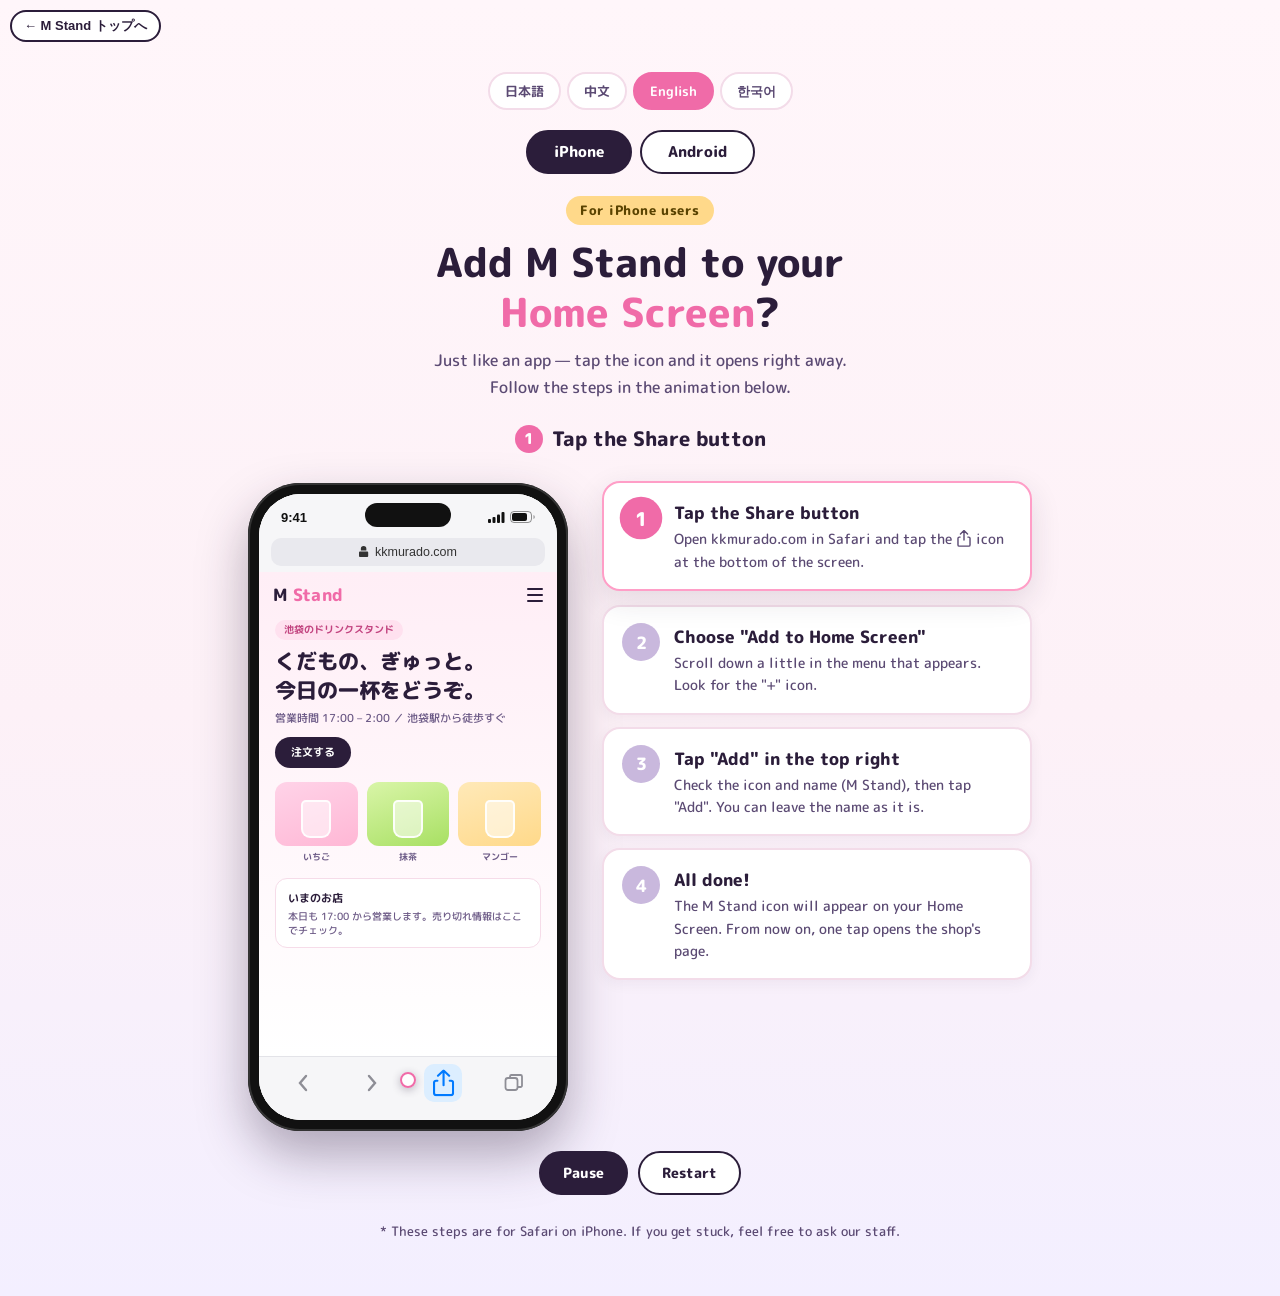
==== commit baa85edc: "fix(add-to-home): back link no longer fixed-overlay - was covering the language switcher on phones" ====
--- a/add-to-home.html
+++ b/add-to-home.html
@@ -411,7 +411,7 @@
       }
     </style>
   </head>
-  <body><a href="/" style="position:fixed;top:10px;left:10px;z-index:99;background:#fff;color:#2b1d3a;border:2px solid #2b1d3a;border-radius:999px;padding:5px 12px;font-size:13px;font-weight:700;text-decoration:none;font-family:'Hiragino Maru Gothic ProN',sans-serif">← M Stand トップへ</a>
+  <body><a href="/" style="display:inline-block;margin:10px 0 2px 10px;background:#fff;color:#2b1d3a;border:2px solid #2b1d3a;border-radius:999px;padding:5px 12px;font-size:13px;font-weight:700;text-decoration:none;font-family:'Hiragino Maru Gothic ProN',sans-serif">← M Stand トップへ</a>
     <div class="wrap">
       <div class="langbar" role="group" aria-label="Language">
         <button type="button" data-lang="ja">日本語</button>
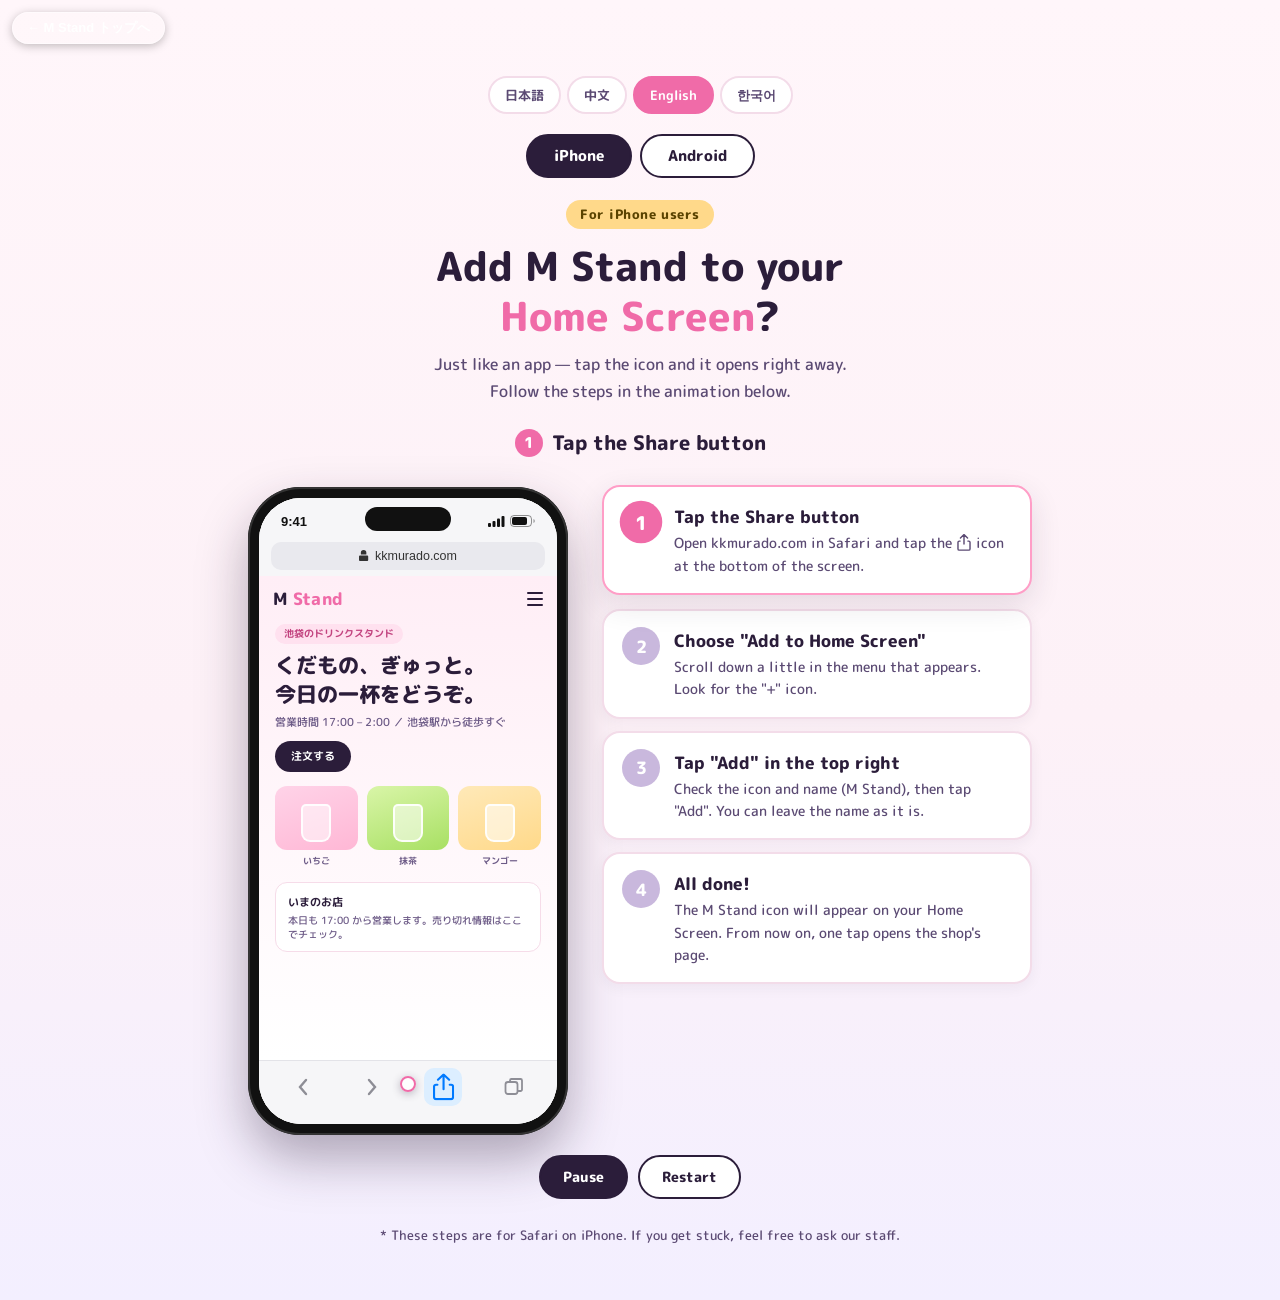
==== commit 2aa7211b: "style(add-to-home): soften back link to match page pills (translucent, light border)" ====
--- a/add-to-home.html
+++ b/add-to-home.html
@@ -411,7 +411,7 @@
       }
     </style>
   </head>
-  <body><a href="/" style="display:inline-block;margin:10px 0 2px 10px;background:#fff;color:#2b1d3a;border:2px solid #2b1d3a;border-radius:999px;padding:5px 12px;font-size:13px;font-weight:700;text-decoration:none;font-family:'Hiragino Maru Gothic ProN',sans-serif">← M Stand トップへ</a>
+  <body><a href="/" style="display:inline-block;margin:12px 0 4px 12px;background:rgba(255,255,255,.10);color:#fff;border:1.5px solid rgba(255,255,255,.45);border-radius:999px;padding:6px 14px;font-size:13px;font-weight:700;text-decoration:none;font-family:'Hiragino Maru Gothic ProN',sans-serif;box-shadow:0 2px 10px rgba(0,0,0,.25)">← M Stand トップへ</a>
     <div class="wrap">
       <div class="langbar" role="group" aria-label="Language">
         <button type="button" data-lang="ja">日本語</button>
@@ -1010,5 +1010,88 @@
       })();
 
     </script>
-  </body>
+  
+<script>
+/* Tap feedback v3 - same module as the main site (added 2026-11-14: this page never had it) */
+/* Tap feedback v3.
+   iOS: an invisible <input switch> is laid over LEAF interactive elements only, so the
+   user's real tap toggles it (fires on iOS 17.4 through 26.5+; programmatic label click
+   covers older paths). Containers with interactive children are never covered.
+   Android: navigator.vibrate. Disable with localStorage ms_haptics=0. */
+(function () {
+  if (window.__msHap3) return; window.__msHap3 = 1;
+  var off = false; try { off = localStorage.getItem('ms_haptics') === '0'; } catch (e) {}
+  if (off) return;
+  var SEL = 'button,a.cta,.xbtn,.lnk,.lgbtn,.tab,.opt>div,.paym,.card,.go,.pill,#ptbtn,#pay,#bar';
+  var isIOS = /iP(hone|ad|od)/.test(navigator.userAgent) ||
+    (navigator.platform === 'MacIntel' && navigator.maxTouchPoints > 1);
+  if (!isIOS) {
+    document.addEventListener('click', function (e) {
+      var t = e.target;
+      if (t && t.closest && (t.closest(SEL) || t.closest('.opt'))) { try { navigator.vibrate && navigator.vibrate(8); } catch (err) {} }
+    }, true);
+    return;
+  }
+  var lab = null;
+  function tick() {
+    try {
+      if (!lab) {
+        lab = document.createElement('label');
+        lab.setAttribute('aria-hidden', 'true');
+        lab.style.cssText = 'position:fixed;right:0;bottom:0;width:2px;height:2px;opacity:0;overflow:hidden;pointer-events:none;z-index:-1';
+        var s = document.createElement('input');
+        s.type = 'checkbox'; s.setAttribute('switch', ''); s.tabIndex = -1;
+        s.style.cssText = 'width:1px;height:1px;opacity:0';
+        lab.appendChild(s); document.body.appendChild(lab);
+      }
+      lab.click();
+    } catch (e) {}
+  }
+  document.addEventListener('click', function (e) {
+    var t = e.target;
+    if (t && t.closest && (t.closest(SEL) || t.closest('.opt')) && !t.closest('input[switch]')) {
+      var h = t.closest('a,button,[onclick]');
+      if (h && h.__hapSw) return; /* a native host toggles its own switch */
+      tick();
+    }
+  }, true);
+  function cover(el) {
+    if (!el || el.__hapC) return; el.__hapC = 1;
+    var native = false;
+    try { native = (el.tagName === 'A' || el.tagName === 'BUTTON' || el.hasAttribute('onclick')); } catch (e) {}
+    try { if (el.querySelector('button,a,input,select,textarea,[onclick]')) return; } catch (e) {}
+    try { if (getComputedStyle(el).position === 'static') el.style.position = 'relative'; } catch (e) {}
+    var sw = document.createElement('input');
+    sw.type = 'checkbox'; sw.setAttribute('switch', ''); sw.tabIndex = -1;
+    sw.setAttribute('aria-hidden', 'true');
+    if (native) {
+      /* Native links/buttons: the real tap must reach the host itself (a cover
+         that takes the tap fires the haptic but swallows navigation — the bug
+         fixed 2026-11-04; skipping the cover entirely left only the synthetic
+         label-click tick, which does not buzz on current iOS). So the switch
+         rides along pointer-events:none and is toggled from the host's own
+         pointerdown — inside the genuine user gesture, on the element itself —
+         while the tap itself proceeds to the host untouched. The click
+         fallback covers keyboard activation (no pointerdown). */
+      sw.style.cssText = 'position:absolute;inset:0;width:100%;height:100%;opacity:0;margin:0;padding:0;z-index:5;pointer-events:none;-webkit-tap-highlight-color:transparent';
+      sw.addEventListener('click', function (e) { e.stopPropagation(); });
+      el.__hapSw = sw; el.__hapT = 0;
+      el.addEventListener('pointerdown', function () { el.__hapT = Date.now(); try { sw.click(); } catch (err) {} }, { passive: true });
+      el.addEventListener('click', function () { if (Date.now() - el.__hapT > 600) { try { sw.click(); } catch (err) {} } });
+    } else {
+      sw.style.cssText = 'position:absolute;inset:0;width:100%;height:100%;opacity:0;margin:0;padding:0;z-index:5;-webkit-tap-highlight-color:transparent';
+    }
+    el.appendChild(sw);
+  }
+  var scanning = false;
+  function scan() {
+    if (scanning) return; scanning = true;
+    try { document.querySelectorAll(SEL).forEach(cover); } catch (e) {}
+    scanning = false;
+  }
+  if (document.readyState === 'loading') document.addEventListener('DOMContentLoaded', scan); else scan();
+  try { new MutationObserver(scan).observe(document.documentElement, { childList: true, subtree: true }); } catch (e) {}
+})();
+</script>
+</body>
 </html>
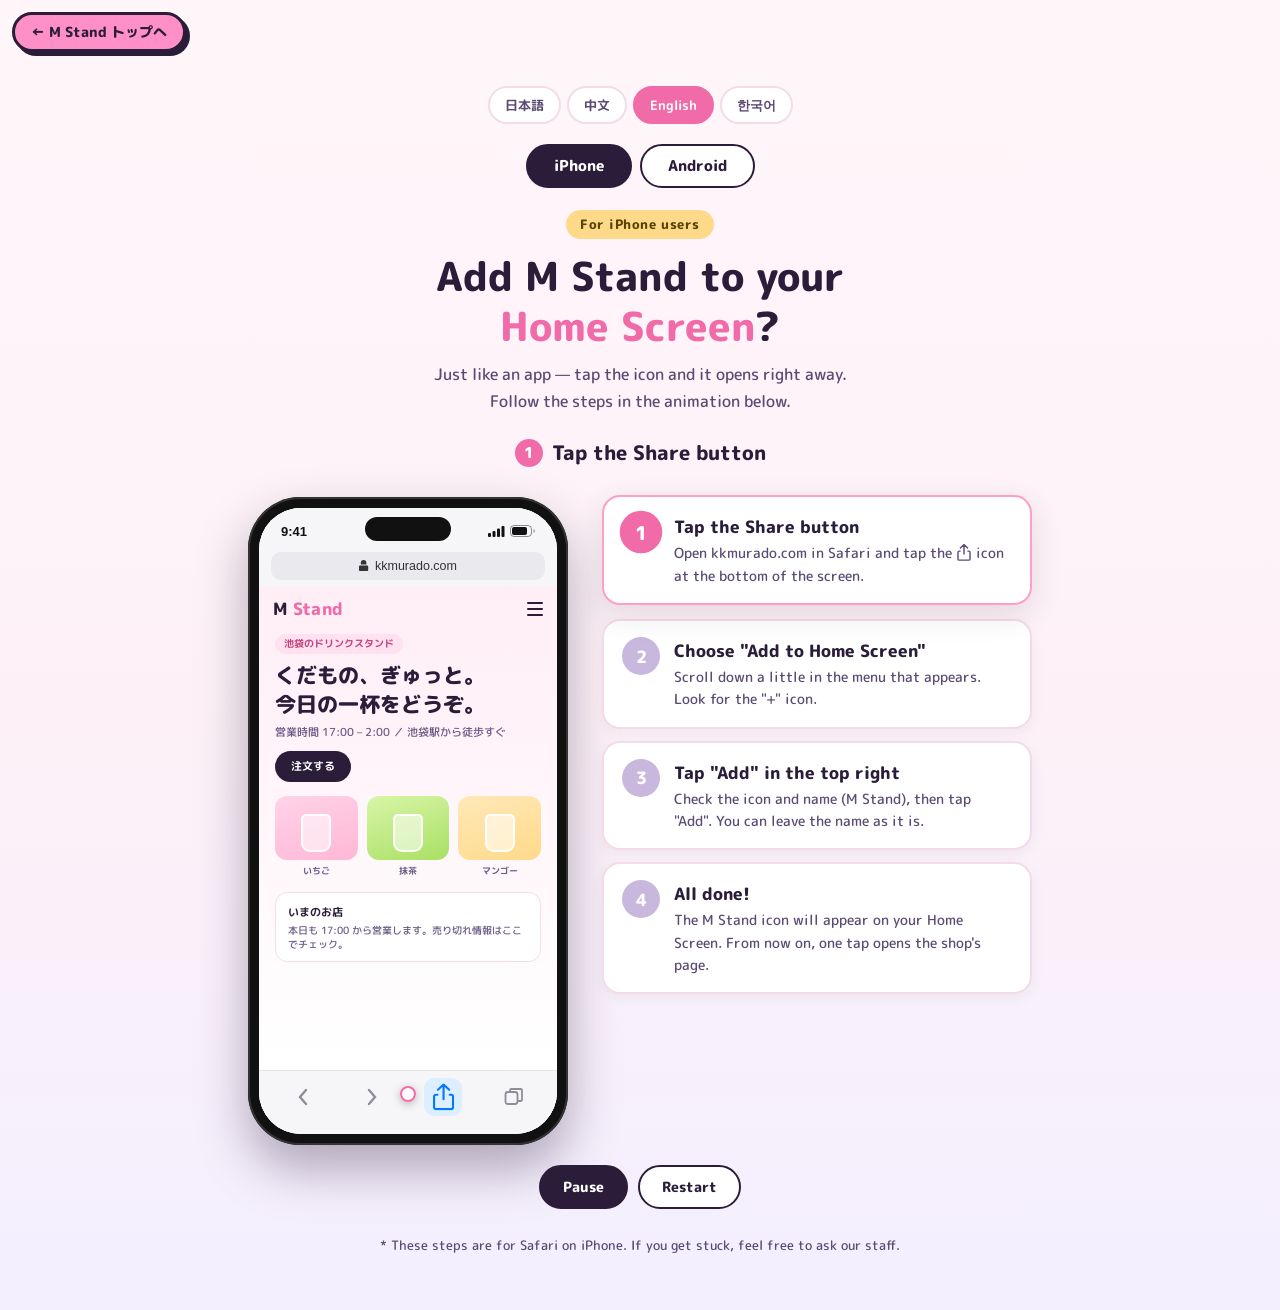
==== commit 64994312: "style(add-to-home): back link restyled to homepage pill spec (pink, ink border, hard shadow)" ====
--- a/add-to-home.html
+++ b/add-to-home.html
@@ -411,7 +411,7 @@
       }
     </style>
   </head>
-  <body><a href="/" style="display:inline-block;margin:12px 0 4px 12px;background:rgba(255,255,255,.10);color:#fff;border:1.5px solid rgba(255,255,255,.45);border-radius:999px;padding:6px 14px;font-size:13px;font-weight:700;text-decoration:none;font-family:'Hiragino Maru Gothic ProN',sans-serif;box-shadow:0 2px 10px rgba(0,0,0,.25)">← M Stand トップへ</a>
+  <body><a href="/" style="display:inline-block;margin:12px 0 6px 12px;background:#ff8fc7;color:#2b1d3a;border:3px solid #2b1d3a;border-radius:999px;padding:7px 16px;font-size:14px;font-weight:800;text-decoration:none;font-family:'M PLUS Rounded 1c','Hiragino Maru Gothic ProN',sans-serif;box-shadow:4px 4px 0 #2b1d3a">← M Stand トップへ</a>
     <div class="wrap">
       <div class="langbar" role="group" aria-label="Language">
         <button type="button" data-lang="ja">日本語</button>
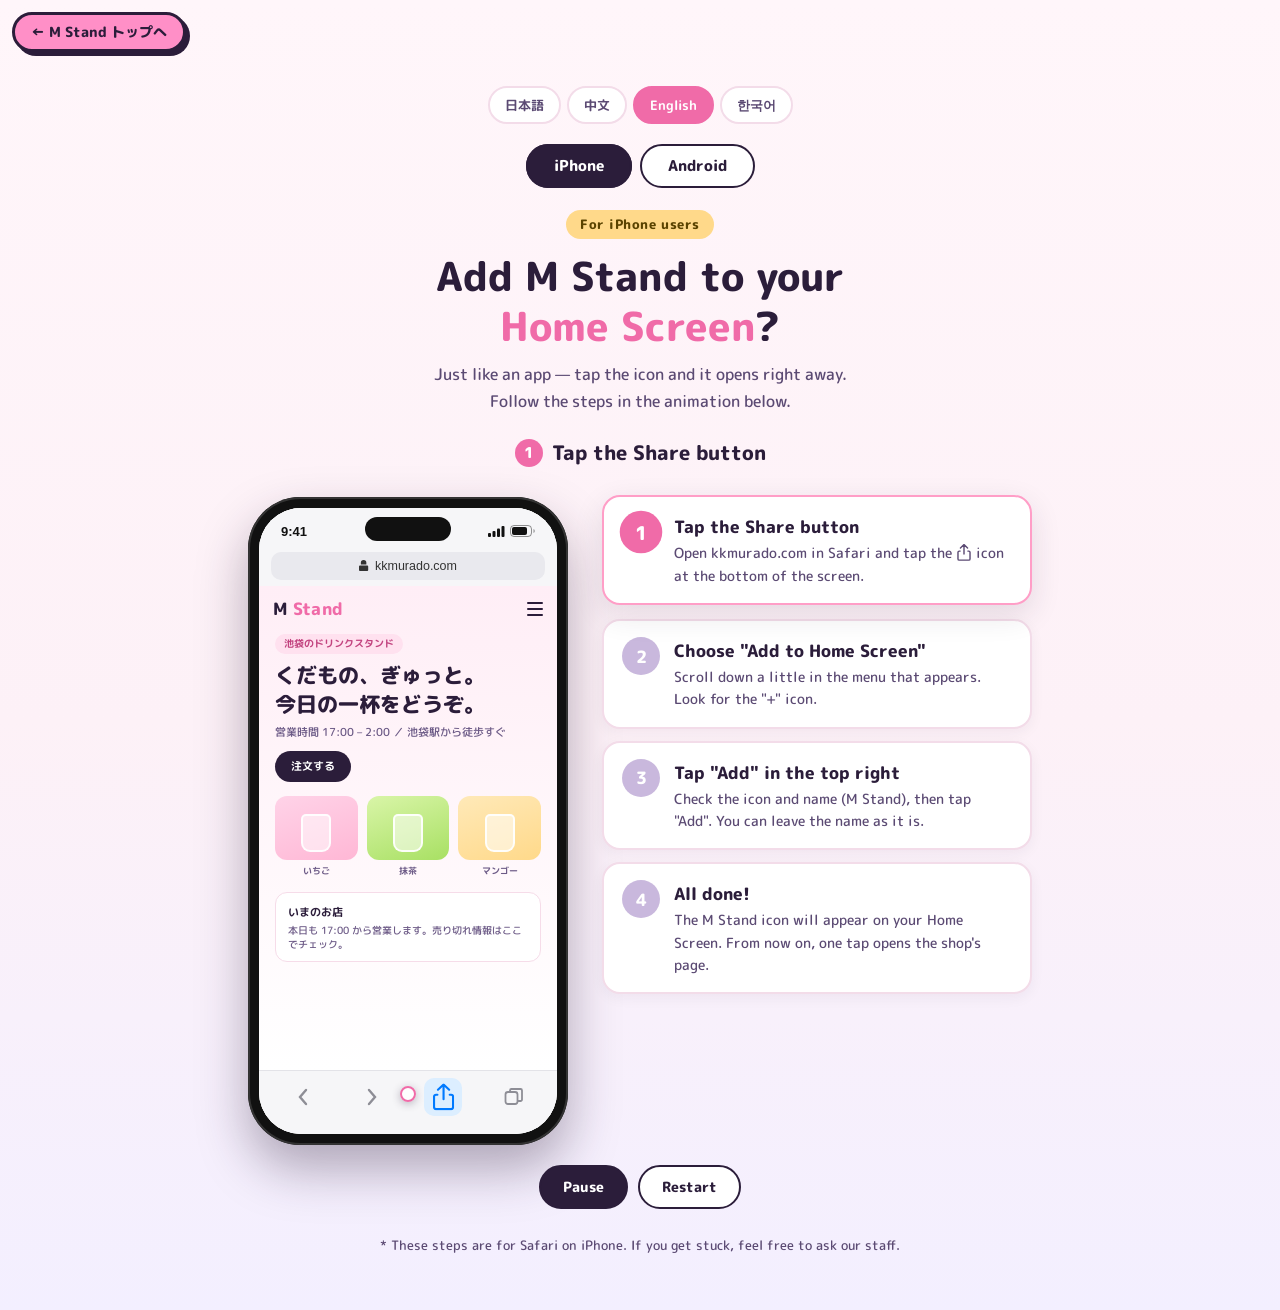
==== commit c25b00df: "feat(add-to-home): elastic device toggle (spring knob, stretch 1.35)" ====
--- a/add-to-home.html
+++ b/add-to-home.html
@@ -410,7 +410,17 @@
         .screen[data-phase="4"] .sparkle{animation:none;}
       }
     </style>
-  </head>
+  <style id="btnFxStyle">
+/* btnFx 2026-11-15 — elastic toggle: knob spring k200/c14, stretch 1.35, color 280ms */
+@media (prefers-reduced-motion: no-preference){
+.osbar.fx-on{position:relative}
+.osbar.fx-on button{position:relative;z-index:1}
+.osbar.fx-on button.on{background:transparent}
+.osknob{position:absolute;border-radius:999px;background:var(--ink);transition:background-color .28s ease;z-index:0;pointer-events:none}
+@media (prefers-color-scheme: dark){.osknob{background:var(--lemon)}}
+}
+</style>
+</head>
   <body><a href="/" style="display:inline-block;margin:12px 0 6px 12px;background:#ff8fc7;color:#2b1d3a;border:3px solid #2b1d3a;border-radius:999px;padding:7px 16px;font-size:14px;font-weight:800;text-decoration:none;font-family:'M PLUS Rounded 1c','Hiragino Maru Gothic ProN',sans-serif;box-shadow:4px 4px 0 #2b1d3a">← M Stand トップへ</a>
     <div class="wrap">
       <div class="langbar" role="group" aria-label="Language">
@@ -1093,5 +1103,37 @@
   try { new MutationObserver(scan).observe(document.documentElement, { childList: true, subtree: true }); } catch (e) {}
 })();
 </script>
+<script id="btnFxScript">
+(function(){
+if(window.matchMedia&&matchMedia('(prefers-reduced-motion: reduce)').matches)return;
+var bar=document.querySelector('.osbar');if(!bar)return;
+var knob=document.createElement('span');knob.className='osknob';bar.insertBefore(knob,bar.firstChild);
+bar.classList.add('fx-on');
+var X={x:0,v:0,t:0,k:200,c:14},W={x:0,v:0,t:0,k:200,c:14},running=false,last=0;
+function btn(){return bar.querySelector('button.on')||bar.querySelector('button');}
+function place(b,snap){
+  X.t=b.offsetLeft;W.t=b.offsetWidth;
+  knob.style.top=b.offsetTop+'px';knob.style.height=b.offsetHeight+'px';
+  if(snap){X.x=X.t;W.x=W.t;knob.style.left=X.x+'px';knob.style.width=W.x+'px';}
+}
+function step(o,dt){var a=-o.k*(o.x-o.t)-o.c*o.v;o.v+=a*dt;o.x+=o.v*dt;}
+function loop(now){
+  var dt=Math.min(.033,(now-last)/1000||0.016);last=now;
+  step(X,dt);step(W,dt);
+  knob.style.left=X.x+'px';knob.style.width=W.x+'px';
+  var st=1+Math.min(.35,Math.abs(X.v)/2400);
+  knob.style.transform='scaleX('+st.toFixed(3)+')';
+  if(Math.abs(X.x-X.t)<.2&&Math.abs(X.v)<4&&Math.abs(W.x-W.t)<.2&&Math.abs(W.v)<4){
+    knob.style.left=X.t+'px';knob.style.width=W.t+'px';knob.style.transform='';running=false;return;
+  }
+  requestAnimationFrame(loop);
+}
+function kick(){if(!running){running=true;last=performance.now();requestAnimationFrame(loop);}}
+place(btn(),true);
+bar.addEventListener('click',function(e){var b=e.target.closest&&e.target.closest('button');if(b){place(b,false);kick();}});
+window.addEventListener('resize',function(){place(btn(),true);});
+})();
+</script>
+
 </body>
 </html>
